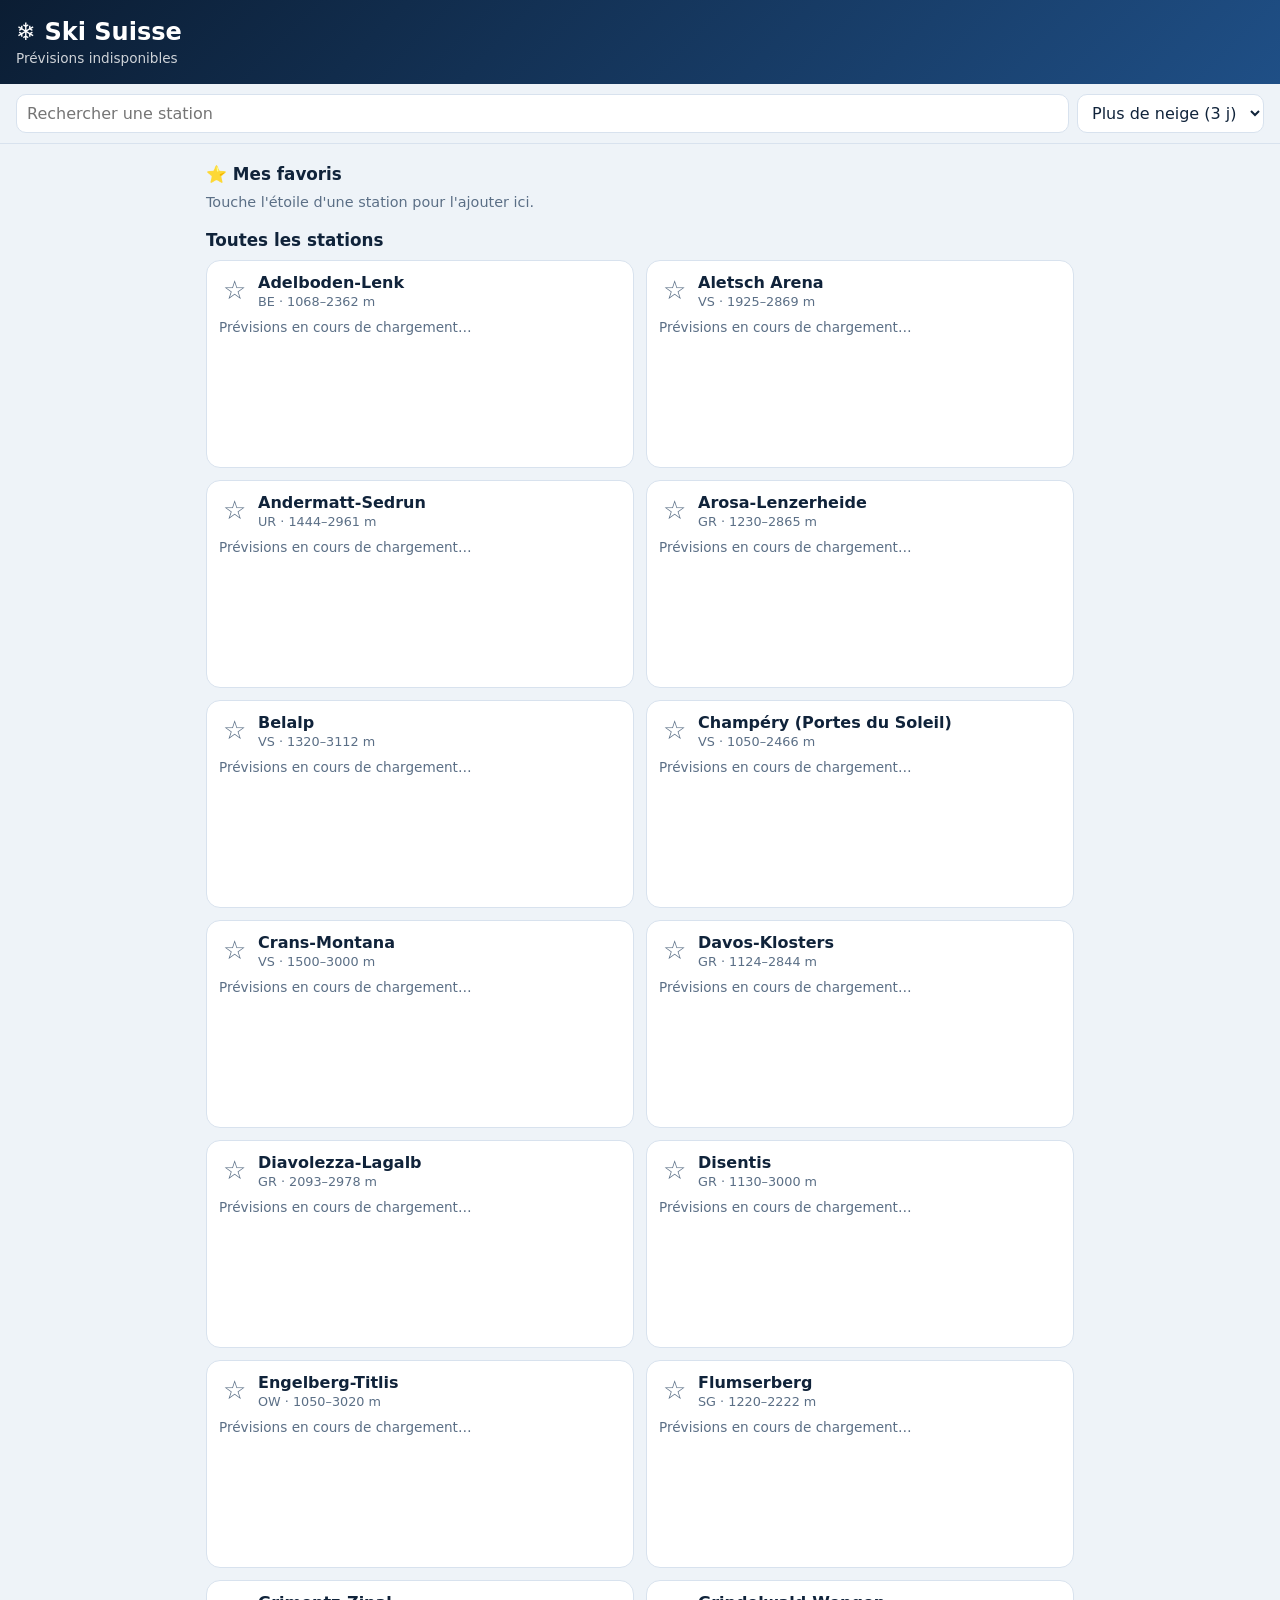
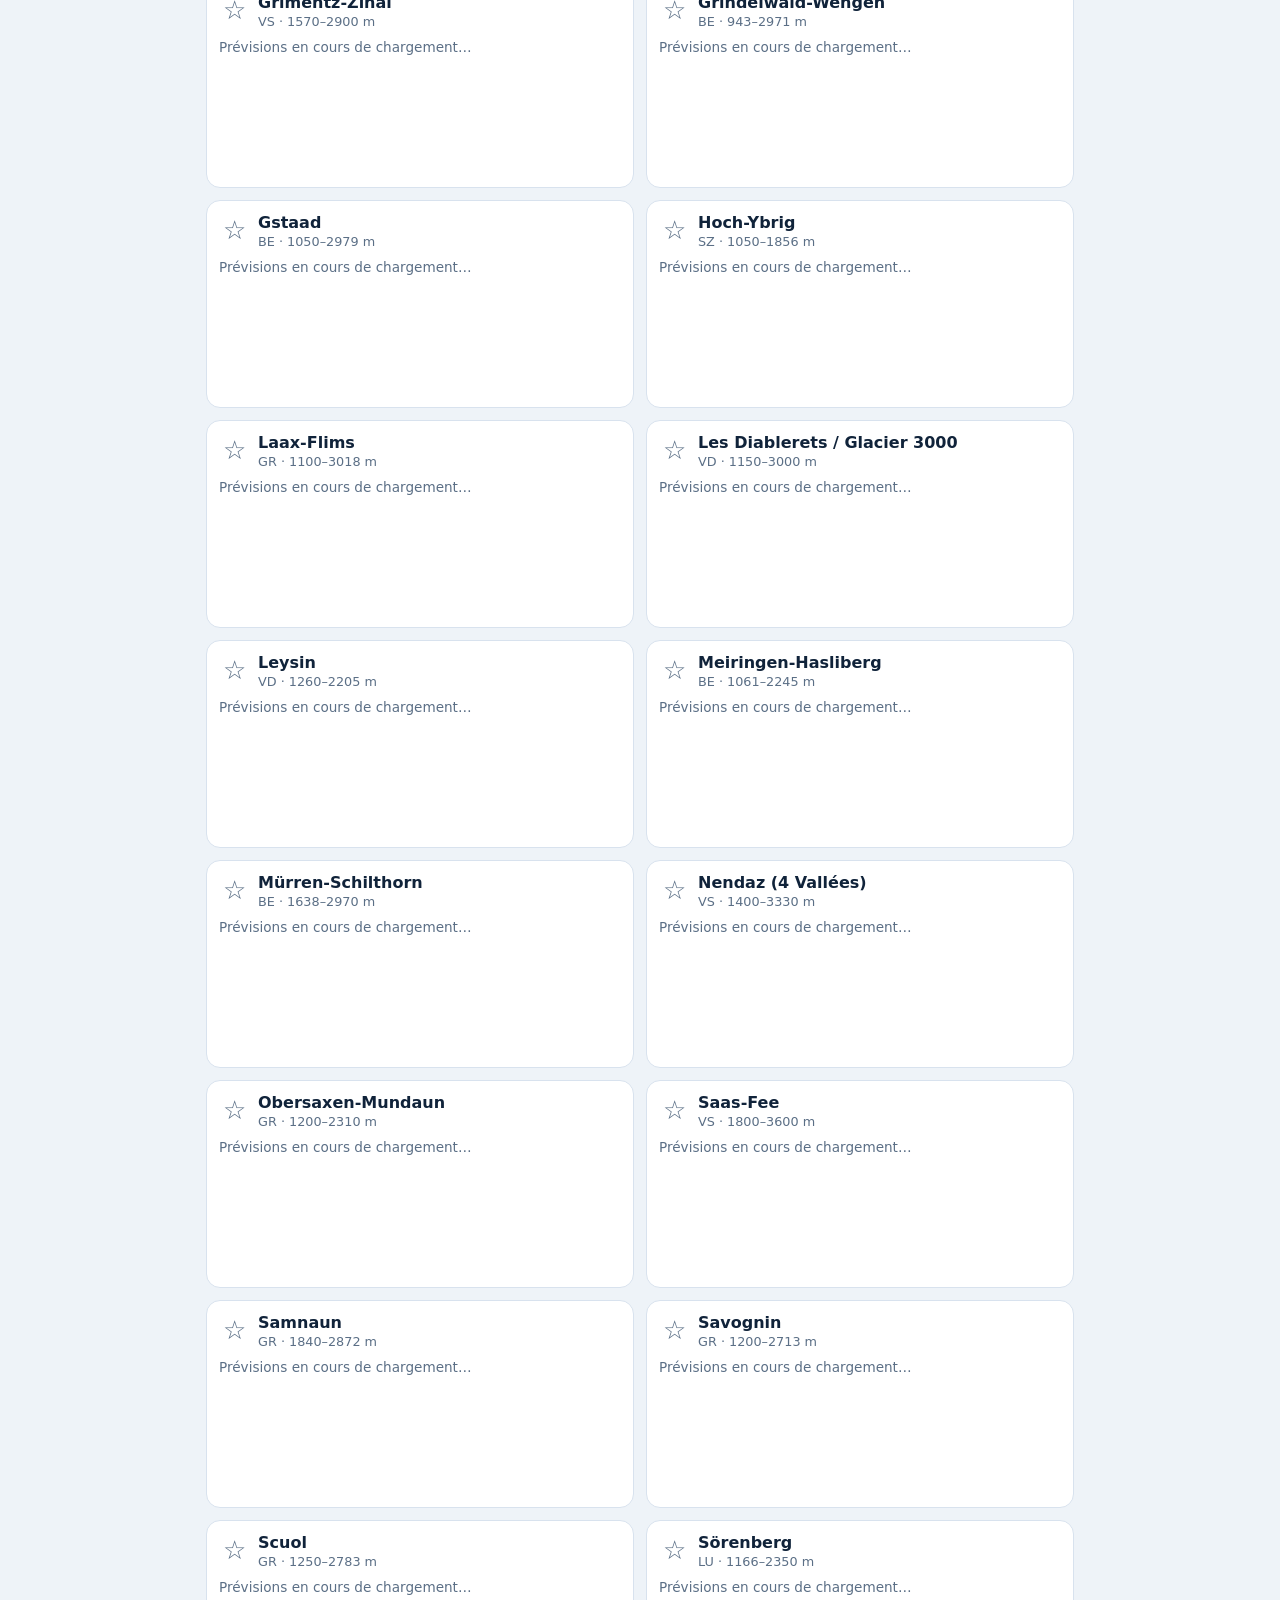
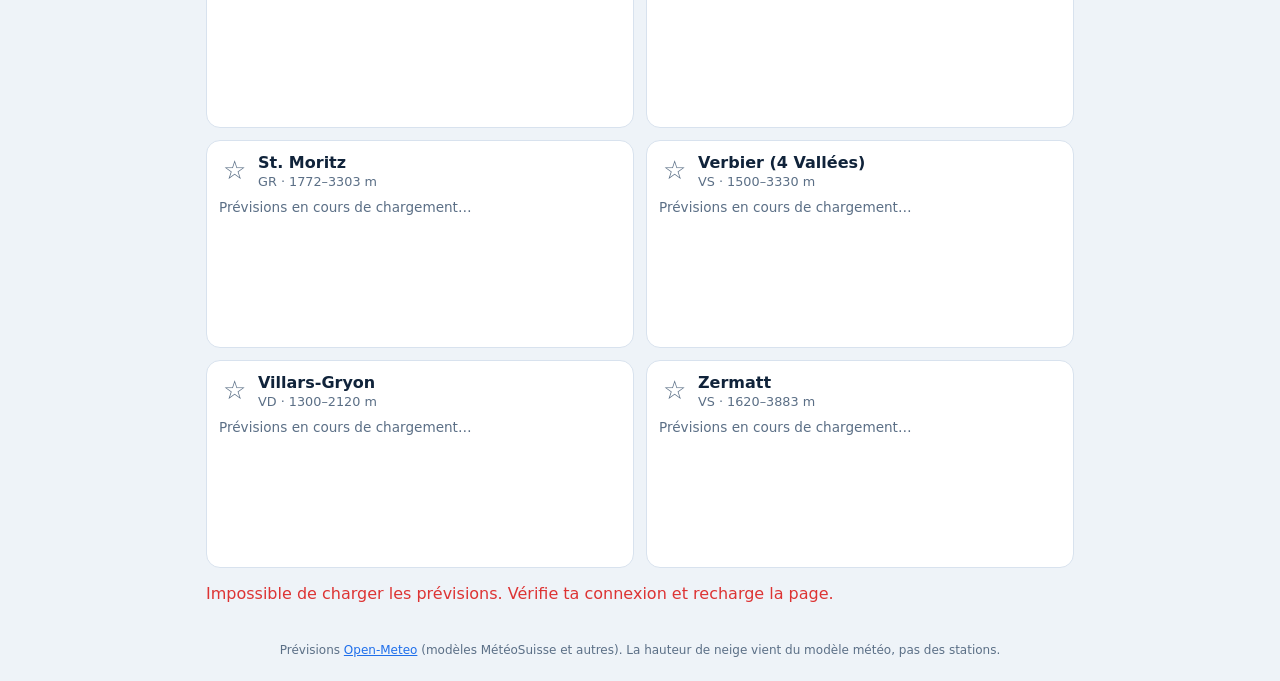
==== index.html @ ae4c7aad "V1 : liste des stations suisses, prévisions de neige et favoris Co-Authored-By: Claude Opus 5.5 (1M " ====
<!doctype html>
<html lang="fr">
<head>
  <meta charset="utf-8">
  <meta name="viewport" content="width=device-width, initial-scale=1, viewport-fit=cover">
  <title>Ski Suisse</title>
  <meta name="description" content="Neige et météo des stations de ski suisses, avec tes favoris.">
  <meta name="theme-color" content="#0b1d33">
  <link rel="manifest" href="manifest.webmanifest">
  <link rel="icon" href="icon.svg" type="image/svg+xml">
  <link rel="apple-touch-icon" href="icon.svg">
  <link rel="stylesheet" href="style.css">
</head>
<body>
  <header class="top">
    <h1>❄️ Ski Suisse</h1>
    <p class="sub" id="maj">Chargement des prévisions…</p>
  </header>

  <div class="outils">
    <input id="recherche" type="search" placeholder="Rechercher une station" autocomplete="off">
    <select id="tri" aria-label="Trier">
      <option value="neige3">Plus de neige (3 j)</option>
      <option value="neige7">Plus de neige (7 j)</option>
      <option value="nom">Nom</option>
      <option value="altitude">Altitude</option>
    </select>
  </div>

  <main>
    <section id="bloc-favoris">
      <h2>⭐ Mes favoris</h2>
      <p class="vide" id="favoris-vide">Touche l'étoile d'une station pour l'ajouter ici.</p>
      <div class="liste" id="liste-favoris"></div>
    </section>
    <section>
      <h2>Toutes les stations</h2>
      <div class="liste" id="liste-toutes"></div>
    </section>
    <p class="erreur" id="erreur" hidden></p>
  </main>

  <footer>
    Prévisions <a href="https://open-meteo.com/" target="_blank" rel="noopener">Open-Meteo</a>
    (modèles MétéoSuisse et autres). La hauteur de neige vient du modèle météo, pas des stations.
  </footer>

  <template id="tpl-station">
    <article class="station">
      <div class="entete">
        <button class="fav" type="button" aria-label="Ajouter aux favoris">☆</button>
        <div class="titre">
          <h3></h3>
          <p class="meta"></p>
        </div>
        <div class="actuel"></div>
      </div>
      <div class="resume"></div>
      <div class="jours"></div>
      <details>
        <summary>Village et sommet</summary>
        <table class="detail"></table>
      </details>
    </article>
  </template>

  <script src="app.js"></script>
</body>
</html>
---- style.css ----
:root {
  --fond: #eef3f8;
  --carte: #ffffff;
  --texte: #10233a;
  --doux: #5b6f86;
  --accent: #1f6feb;
  --neige: #5aa9ff;
  --etoile: #f5b301;
  --bord: #d8e2ee;
}
@media (prefers-color-scheme: dark) {
  :root {
    --fond: #0b1d33;
    --carte: #132a45;
    --texte: #e8f0fa;
    --doux: #93a8c2;
    --accent: #6ea8ff;
    --neige: #7cc0ff;
    --bord: #24405f;
  }
}
* { box-sizing: border-box; }
body {
  margin: 0;
  font-family: system-ui, -apple-system, "Segoe UI", Roboto, sans-serif;
  background: var(--fond);
  color: var(--texte);
  padding-bottom: env(safe-area-inset-bottom);
}
.top {
  background: linear-gradient(135deg, #0b1d33, #1f4f86);
  color: #fff;
  padding: calc(18px + env(safe-area-inset-top)) 16px 18px;
}
.top h1 { margin: 0; font-size: 1.5rem; }
.sub { margin: 4px 0 0; opacity: .8; font-size: .85rem; }
.outils {
  position: sticky; top: 0; z-index: 2;
  display: flex; gap: 8px; padding: 10px 16px;
  background: var(--fond); border-bottom: 1px solid var(--bord);
}
.outils input, .outils select {
  font: inherit; padding: 8px 10px; border-radius: 10px;
  border: 1px solid var(--bord); background: var(--carte); color: var(--texte);
}
.outils input { flex: 1; min-width: 0; }
main { padding: 0 16px; max-width: 900px; margin: 0 auto; }
h2 { font-size: 1.05rem; margin: 20px 0 10px; }
.vide { color: var(--doux); font-size: .9rem; margin: 0; }
.liste { display: grid; gap: 12px; grid-template-columns: repeat(auto-fill, minmax(300px, 1fr)); }
.station {
  background: var(--carte); border: 1px solid var(--bord);
  border-radius: 14px; padding: 12px;
}
.entete { display: flex; align-items: center; gap: 8px; }
.titre { flex: 1; min-width: 0; }
.titre h3 { margin: 0; font-size: 1rem; }
.meta { margin: 2px 0 0; color: var(--doux); font-size: .8rem; }
.fav {
  border: 0; background: none; font-size: 1.6rem; line-height: 1;
  color: var(--doux); cursor: pointer; padding: 4px;
}
.fav.actif { color: var(--etoile); }
.actuel { text-align: right; white-space: nowrap; }
.actuel .ico { font-size: 1.3rem; margin-right: 4px; }
.actuel .temp { font-weight: 600; font-size: 1.1rem; }
.resume { display: grid; grid-template-columns: repeat(4, 1fr); gap: 6px; margin: 10px 0; }
.bulle {
  background: var(--fond); border-radius: 10px; padding: 6px; text-align: center;
}
.bulle span { display: block; font-size: .68rem; color: var(--doux); }
.bulle strong { font-size: .95rem; }
.charge { grid-column: 1 / -1; color: var(--doux); font-size: .85rem; }
.jours { display: grid; grid-template-columns: repeat(7, 1fr); gap: 4px; height: 110px; }
.jour { display: flex; flex-direction: column; align-items: center; justify-content: flex-end; font-size: .7rem; }
.jour .val { color: var(--neige); font-weight: 600; min-height: 1em; }
.jour .barre { width: 60%; min-height: 2px; background: var(--neige); border-radius: 4px 4px 0 0; max-height: 50px; }
.jour .ico { font-size: .95rem; margin-top: 2px; }
.jour .nom { color: var(--doux); text-transform: capitalize; }
details { margin-top: 8px; font-size: .85rem; }
summary { cursor: pointer; color: var(--accent); }
.detail { width: 100%; border-collapse: collapse; margin-top: 6px; }
.detail th, .detail td { padding: 4px; text-align: center; border-bottom: 1px solid var(--bord); font-size: .8rem; }
.detail th:first-child { text-align: left; }
.detail small { color: var(--doux); font-weight: normal; }
.erreur { color: #d33; }
footer { color: var(--doux); font-size: .75rem; padding: 24px 16px; text-align: center; }
footer a { color: var(--accent); }
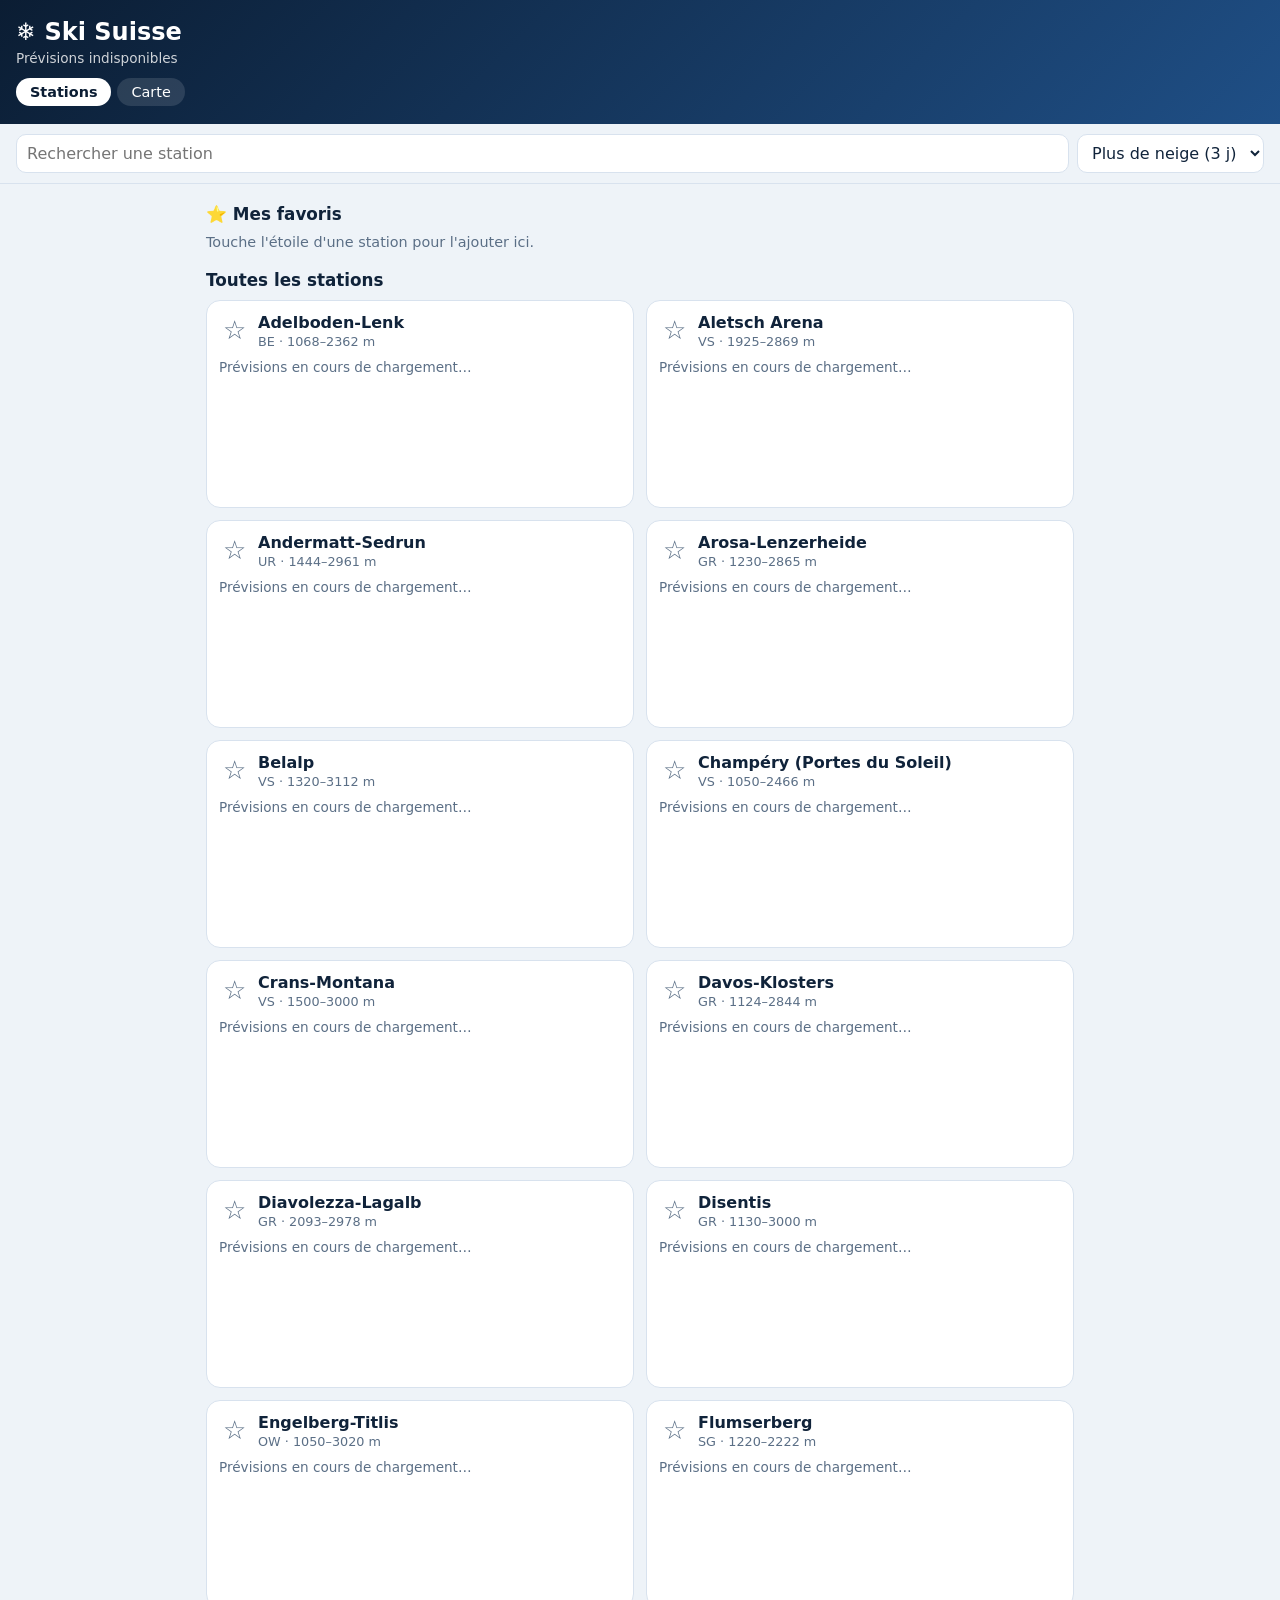
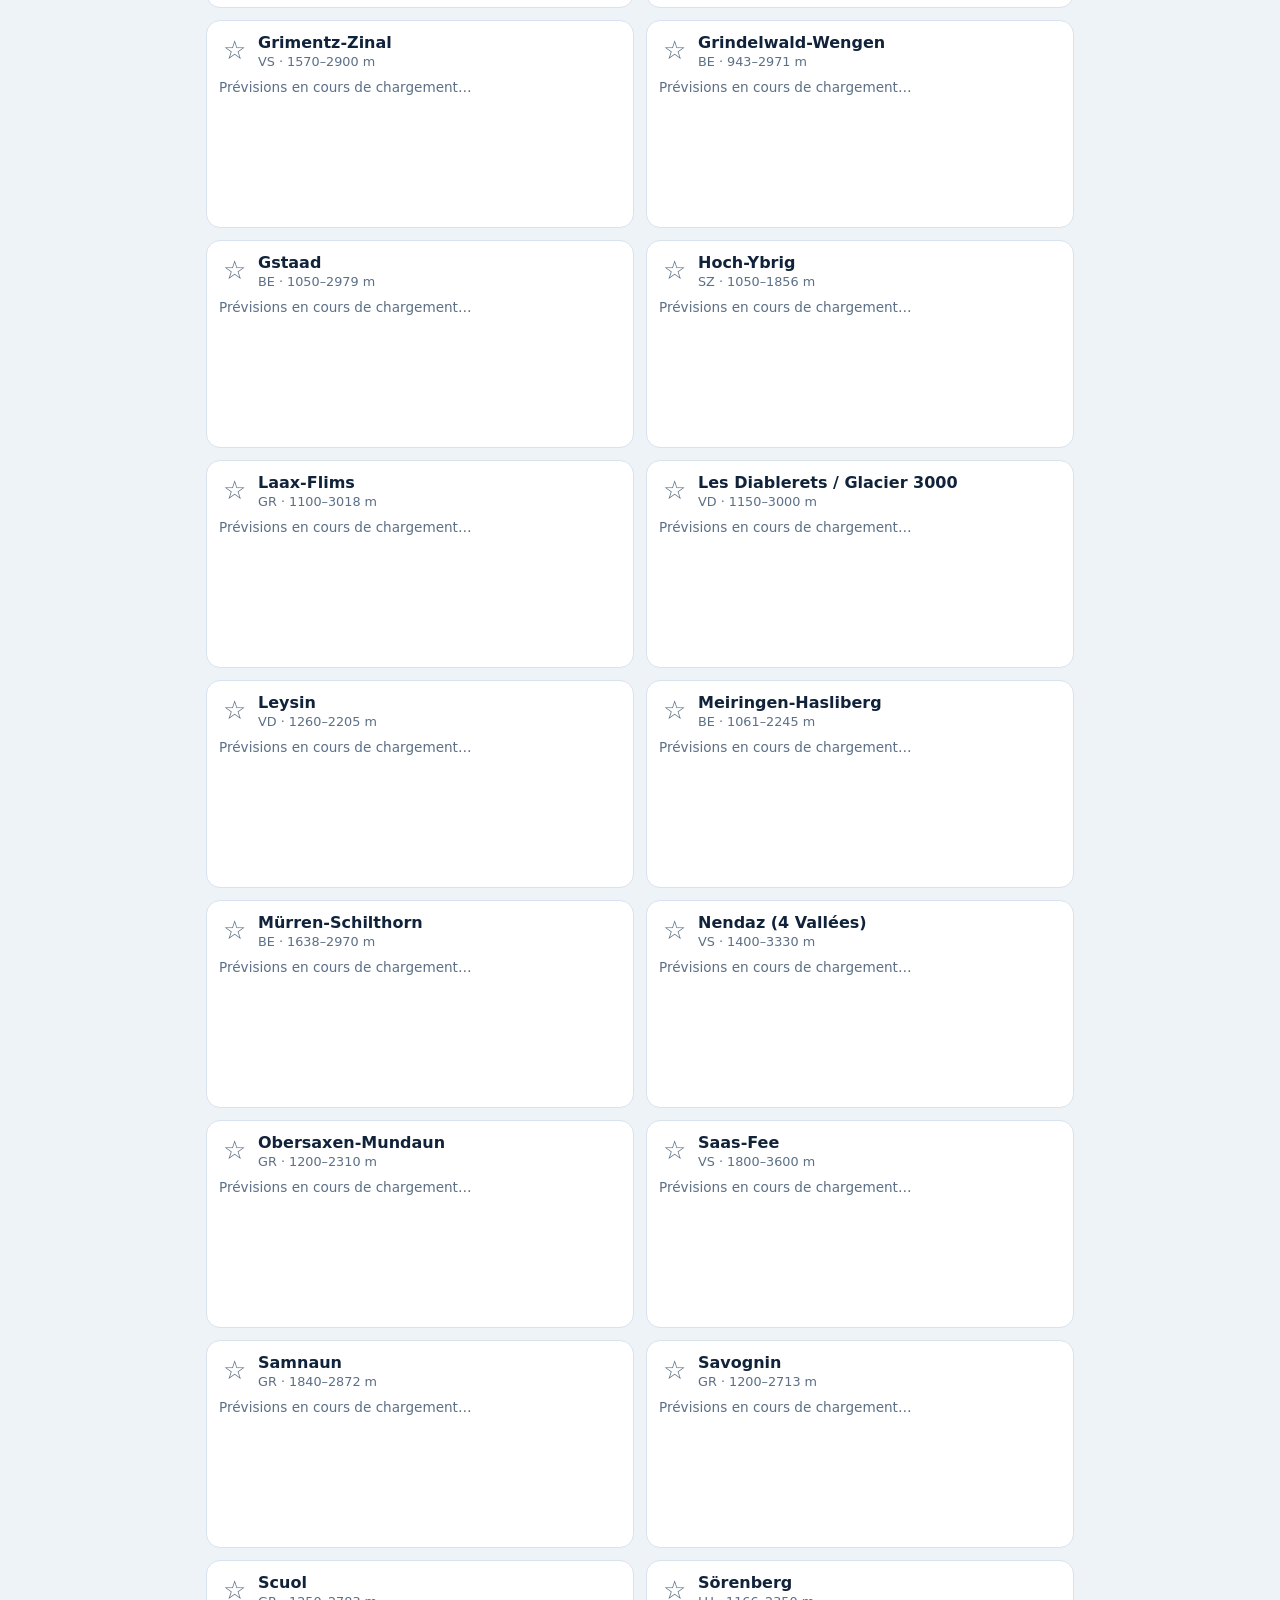
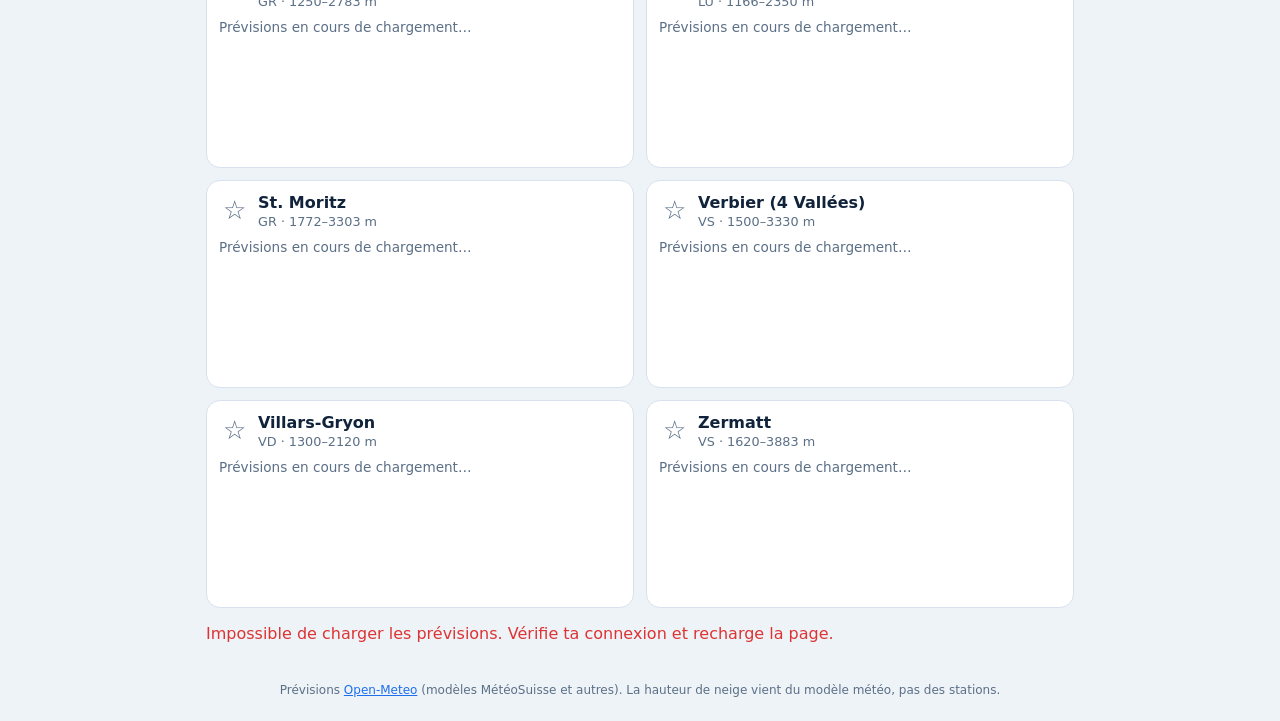
==== commit 1402cb65: "Carte des prévisions : neige, précipitations et température sur 5 jours Co-Authored-By: Claude Opus " ====
--- a/index.html
+++ b/index.html
@@ -15,6 +15,10 @@
   <header class="top">
     <h1>❄️ Ski Suisse</h1>
     <p class="sub" id="maj">Chargement des prévisions…</p>
+    <nav class="onglets">
+      <a href="./" aria-current="page">Stations</a>
+      <a href="carte.html">Carte</a>
+    </nav>
   </header>
 
   <div class="outils">
--- a/style.css
+++ b/style.css
@@ -86,3 +86,42 @@
 .erreur { color: #d33; }
 footer { color: var(--doux); font-size: .75rem; padding: 24px 16px; text-align: center; }
 footer a { color: var(--accent); }
+
+/* Onglets */
+.onglets { display: flex; gap: 6px; margin-top: 12px; }
+.onglets a {
+  color: #fff; text-decoration: none; padding: 6px 14px; border-radius: 999px;
+  background: rgba(255,255,255,.12); font-size: .9rem;
+}
+.onglets a[aria-current="page"] { background: #fff; color: #0b1d33; font-weight: 600; }
+
+/* Page carte */
+.page-carte { display: flex; flex-direction: column; height: 100dvh; }
+.page-carte .top { padding-bottom: 12px; }
+.couches { display: flex; gap: 6px; padding: 8px 16px; overflow-x: auto; background: var(--fond); }
+.couches button {
+  font: inherit; font-size: .85rem; white-space: nowrap; padding: 6px 12px; border-radius: 999px;
+  border: 1px solid var(--bord); background: var(--carte); color: var(--texte); cursor: pointer;
+}
+.couches button.actif { background: var(--accent); border-color: var(--accent); color: #fff; }
+#carte { flex: 1; min-height: 300px; }
+.temps { display: flex; align-items: center; gap: 10px; padding: 8px 16px; background: var(--fond); }
+.temps button {
+  border: 0; border-radius: 50%; width: 36px; height: 36px; flex: none;
+  background: var(--accent); color: #fff; font-size: 1rem; cursor: pointer;
+}
+.temps input { flex: 1; min-width: 0; }
+#moment { font-size: .85rem; min-width: 92px; text-align: right; text-transform: capitalize; }
+.legende { padding: 0 16px calc(10px + env(safe-area-inset-bottom)); background: var(--fond); }
+.degrade { height: 10px; border-radius: 5px; }
+.graduations { display: flex; justify-content: space-between; font-size: .7rem; color: var(--doux); margin-top: 2px; }
+.graduations .u { font-weight: 600; }
+.pin {
+  display: block; width: 12px; height: 12px; border-radius: 50%;
+  background: #0b1d33; border: 2px solid #fff; box-shadow: 0 0 2px rgba(0,0,0,.5);
+}
+.pin-fav {
+  width: 26px; height: 26px; background: #f5b301; color: #fff; text-align: center;
+  line-height: 22px; font-size: 15px;
+}
+.leaflet-tooltip.etiquette { font-weight: 600; font-size: .7rem; padding: 1px 5px; }
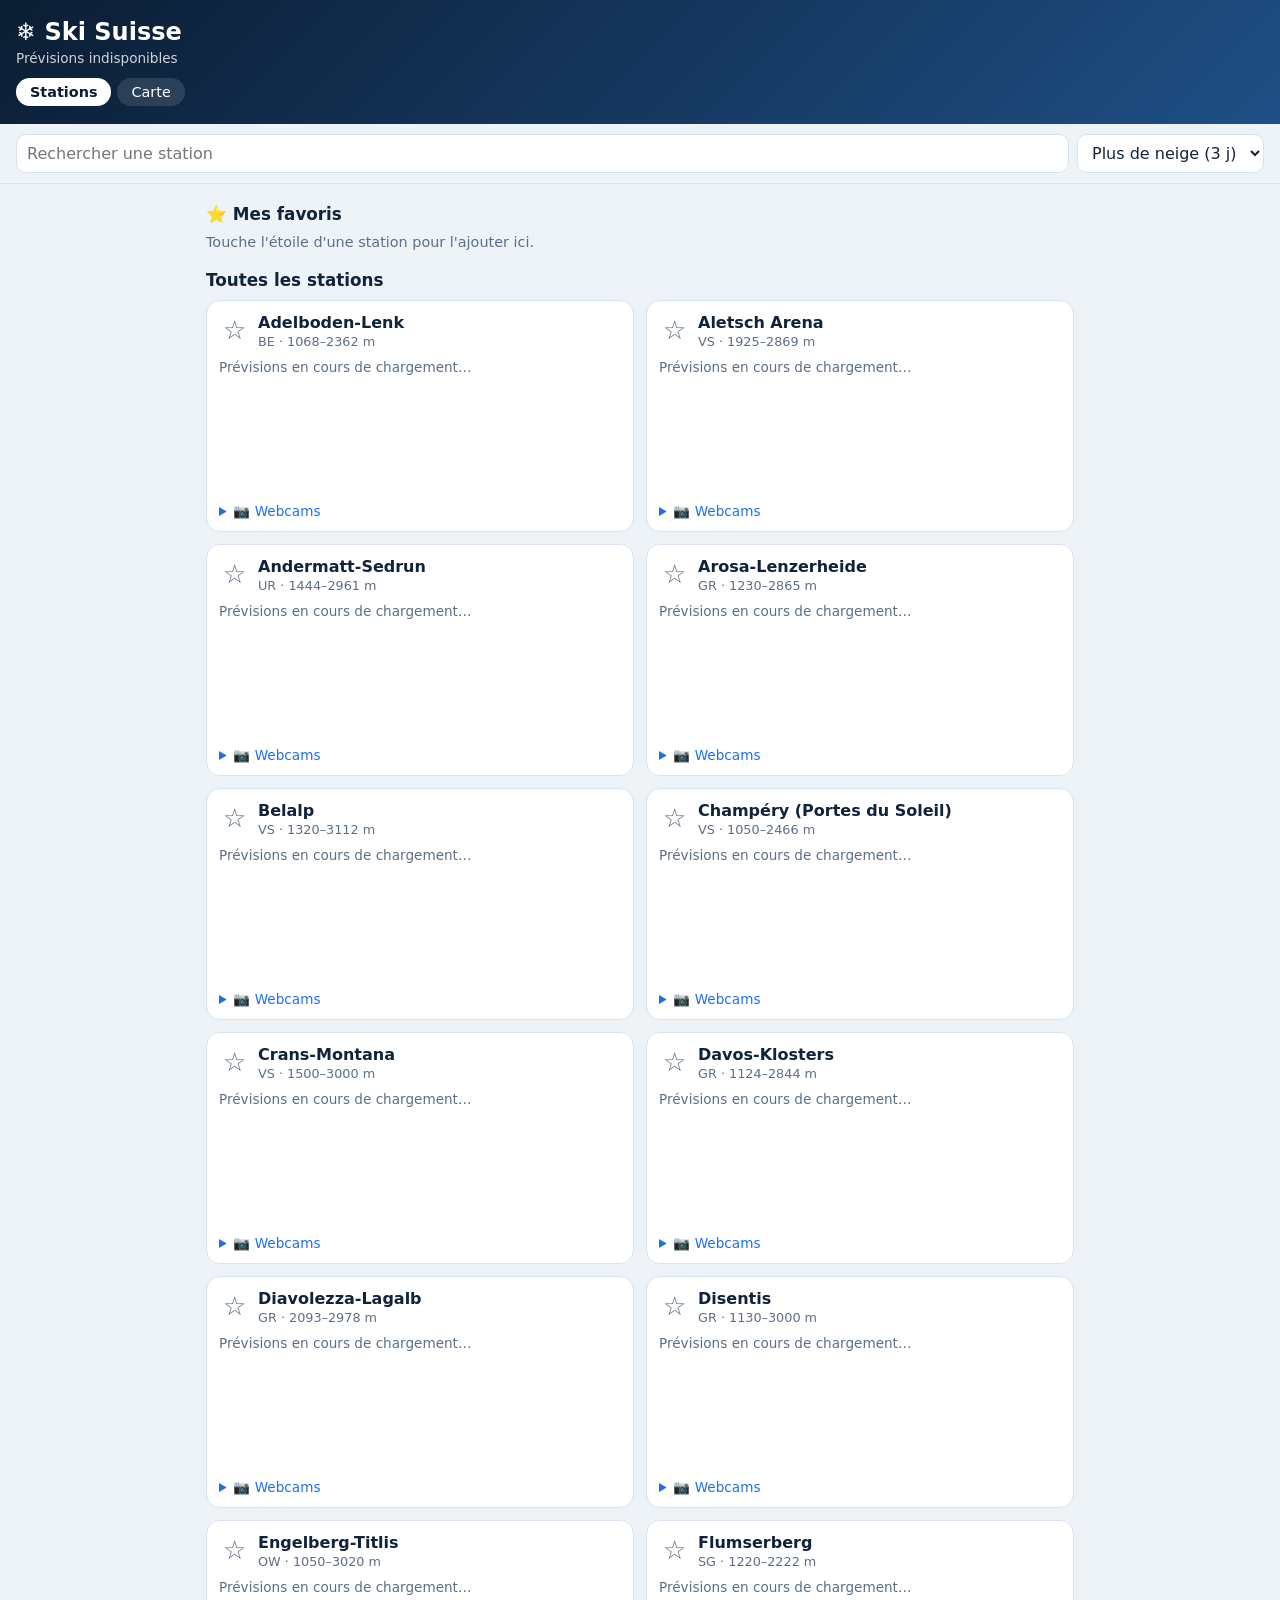
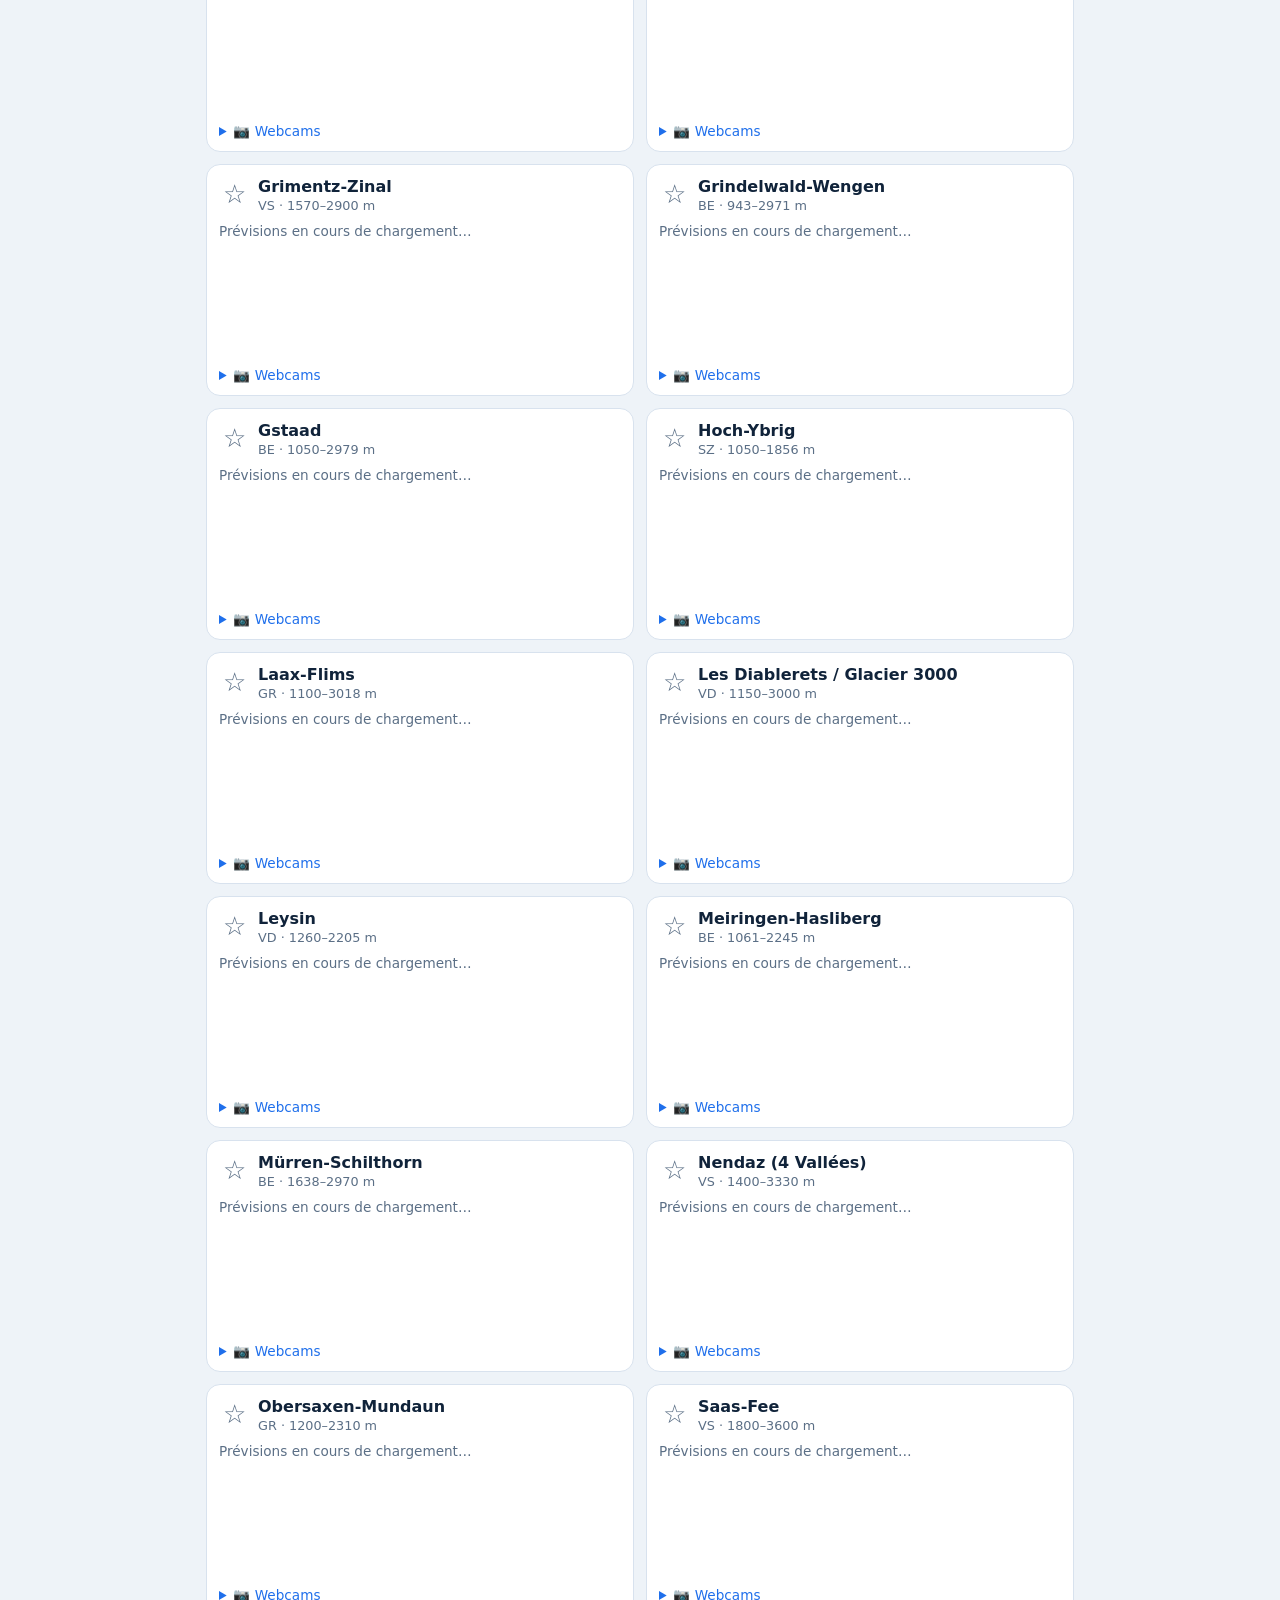
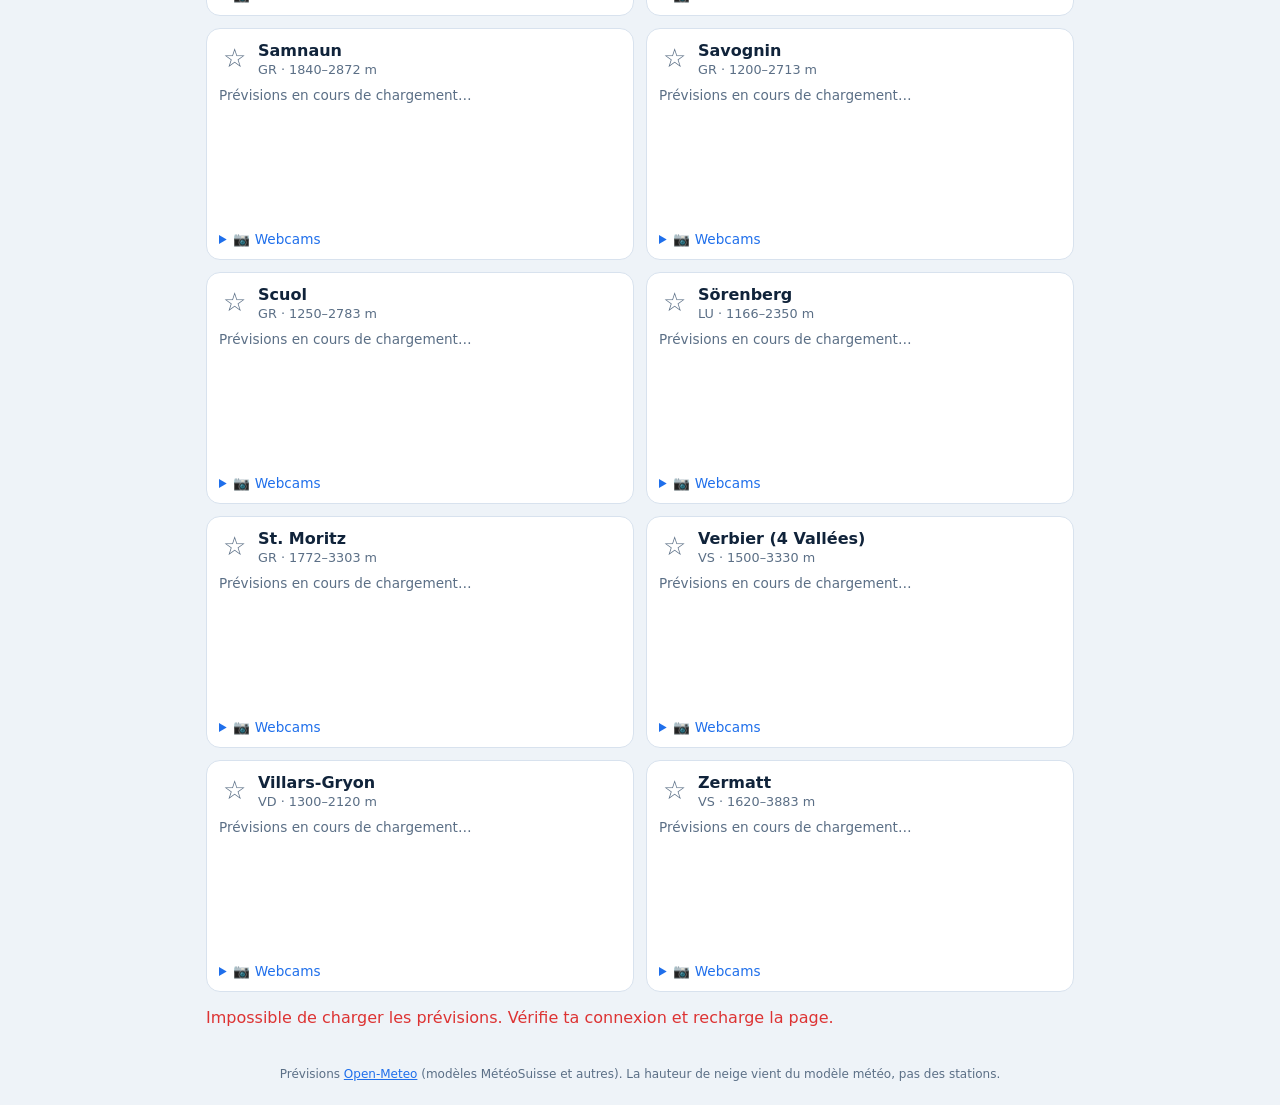
==== commit 1afa8087: "Webcams Windy autour de chaque station Bloc « Webcams » sur chaque carte de station, chargé à l'ouve" ====
--- a/index.html
+++ b/index.html
@@ -61,13 +61,18 @@
       </div>
       <div class="resume"></div>
       <div class="jours"></div>
-      <details>
+      <details class="cams">
+        <summary>📷 Webcams</summary>
+        <div class="cams-liste"></div>
+      </details>
+      <details class="det">
         <summary>Village et sommet</summary>
         <table class="detail"></table>
       </details>
     </article>
   </template>
 
+  <script src="config.js"></script>
   <script src="app.js"></script>
 </body>
 </html>
--- a/style.css
+++ b/style.css
@@ -106,11 +106,7 @@
 .couches button.actif { background: var(--accent); border-color: var(--accent); color: #fff; }
 #carte { flex: 1; min-height: 300px; }
 .temps { display: flex; align-items: center; gap: 10px; padding: 8px 16px; background: var(--fond); }
-.temps button {
-  border: 0; border-radius: 50%; width: 36px; height: 36px; flex: none;
-  background: var(--accent); color: #fff; font-size: 1rem; cursor: pointer;
-}
-.temps input { flex: 1; min-width: 0; }
+.temps input { flex: 1; min-width: 0; height: 28px; accent-color: var(--accent); }
 #moment { font-size: .85rem; min-width: 92px; text-align: right; text-transform: capitalize; }
 .legende { padding: 0 16px calc(10px + env(safe-area-inset-bottom)); background: var(--fond); }
 .degrade { height: 10px; border-radius: 5px; }
@@ -125,3 +121,11 @@
   line-height: 22px; font-size: 15px;
 }
 .leaflet-tooltip.etiquette { font-weight: 600; font-size: .7rem; padding: 1px 5px; }
+
+/* Webcams */
+.cams-liste { display: grid; grid-template-columns: repeat(2, minmax(0, 1fr)); gap: 6px; margin-top: 6px; }
+.cam { display: block; text-decoration: none; color: var(--texte); }
+.cam img { width: 100%; aspect-ratio: 16 / 9; object-fit: cover; border-radius: 8px; background: var(--fond); display: block; }
+.cam span { display: block; font-size: .7rem; color: var(--doux); margin-top: 2px; overflow: hidden; text-overflow: ellipsis; white-space: nowrap; }
+.cam-info, .cam-credit { grid-column: 1 / -1; margin: 4px 0; font-size: .8rem; color: var(--doux); }
+.cam-info a, .cam-credit a { color: var(--accent); }
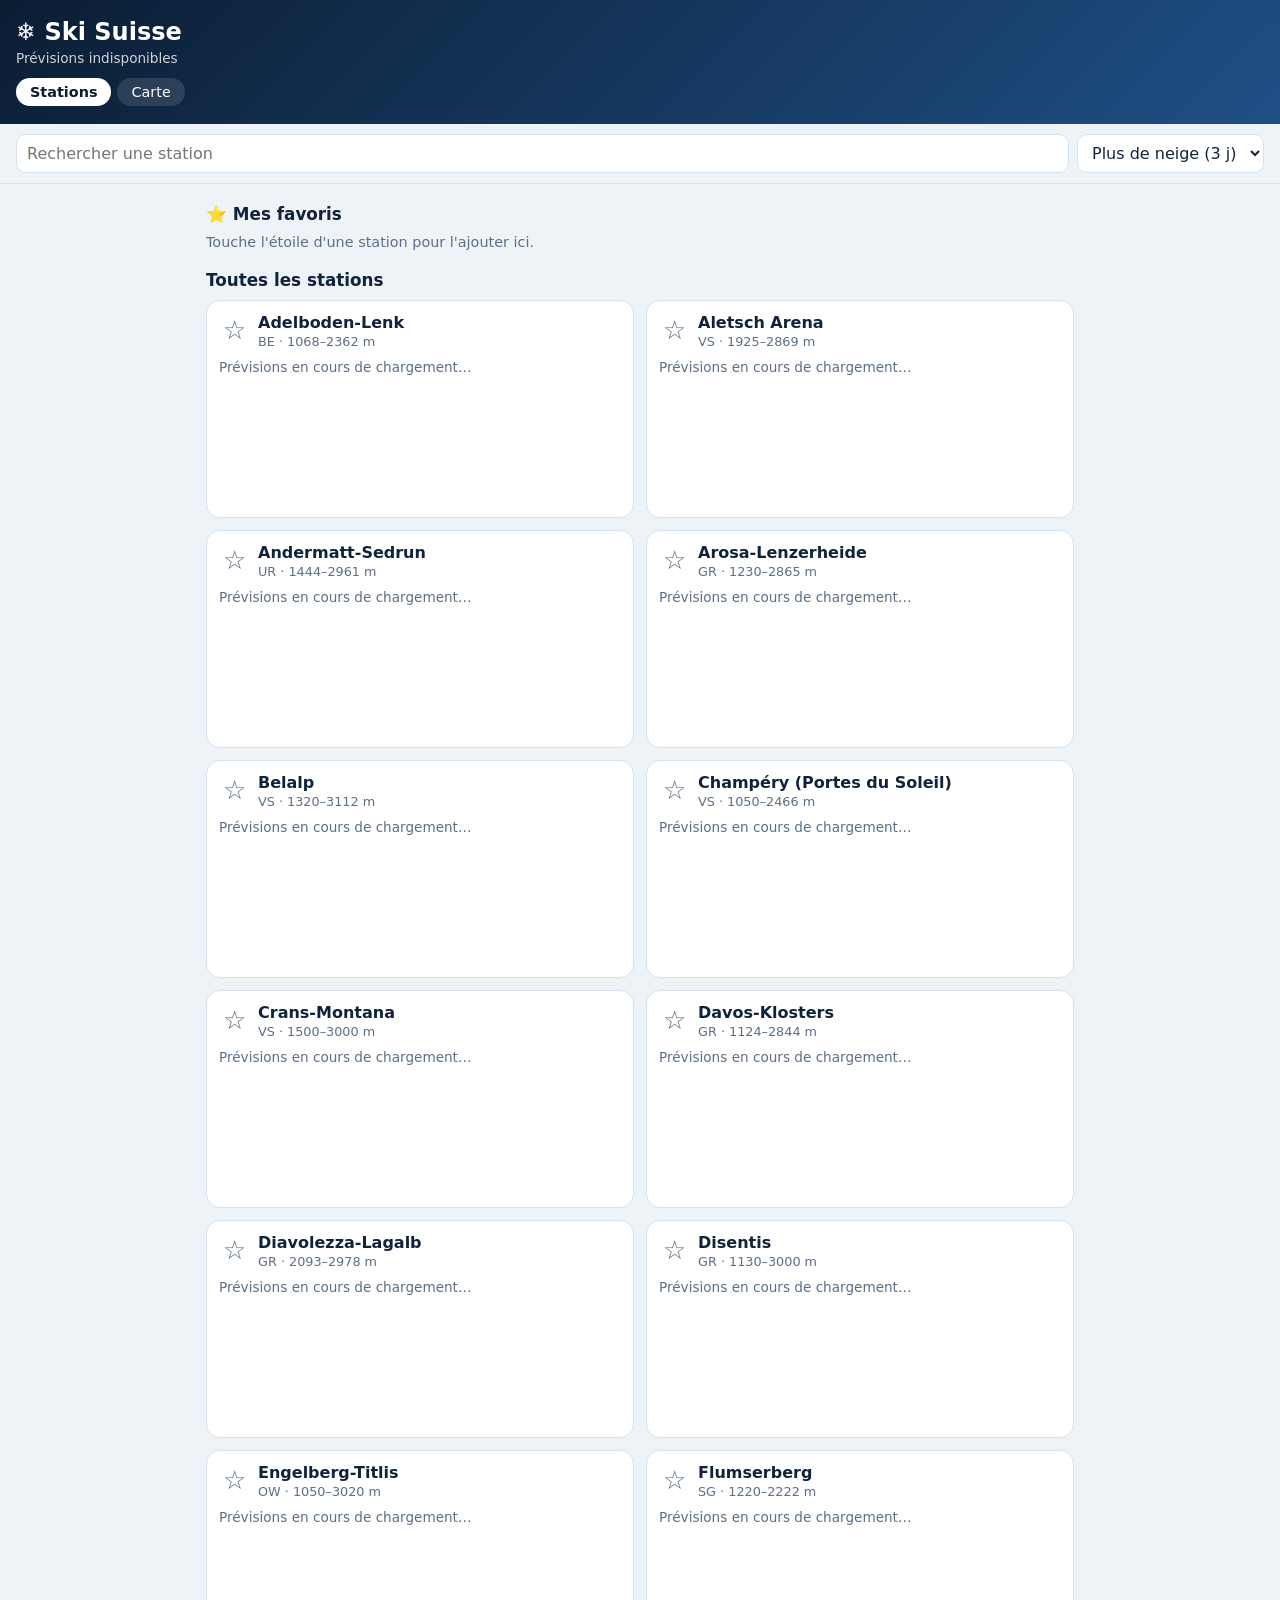
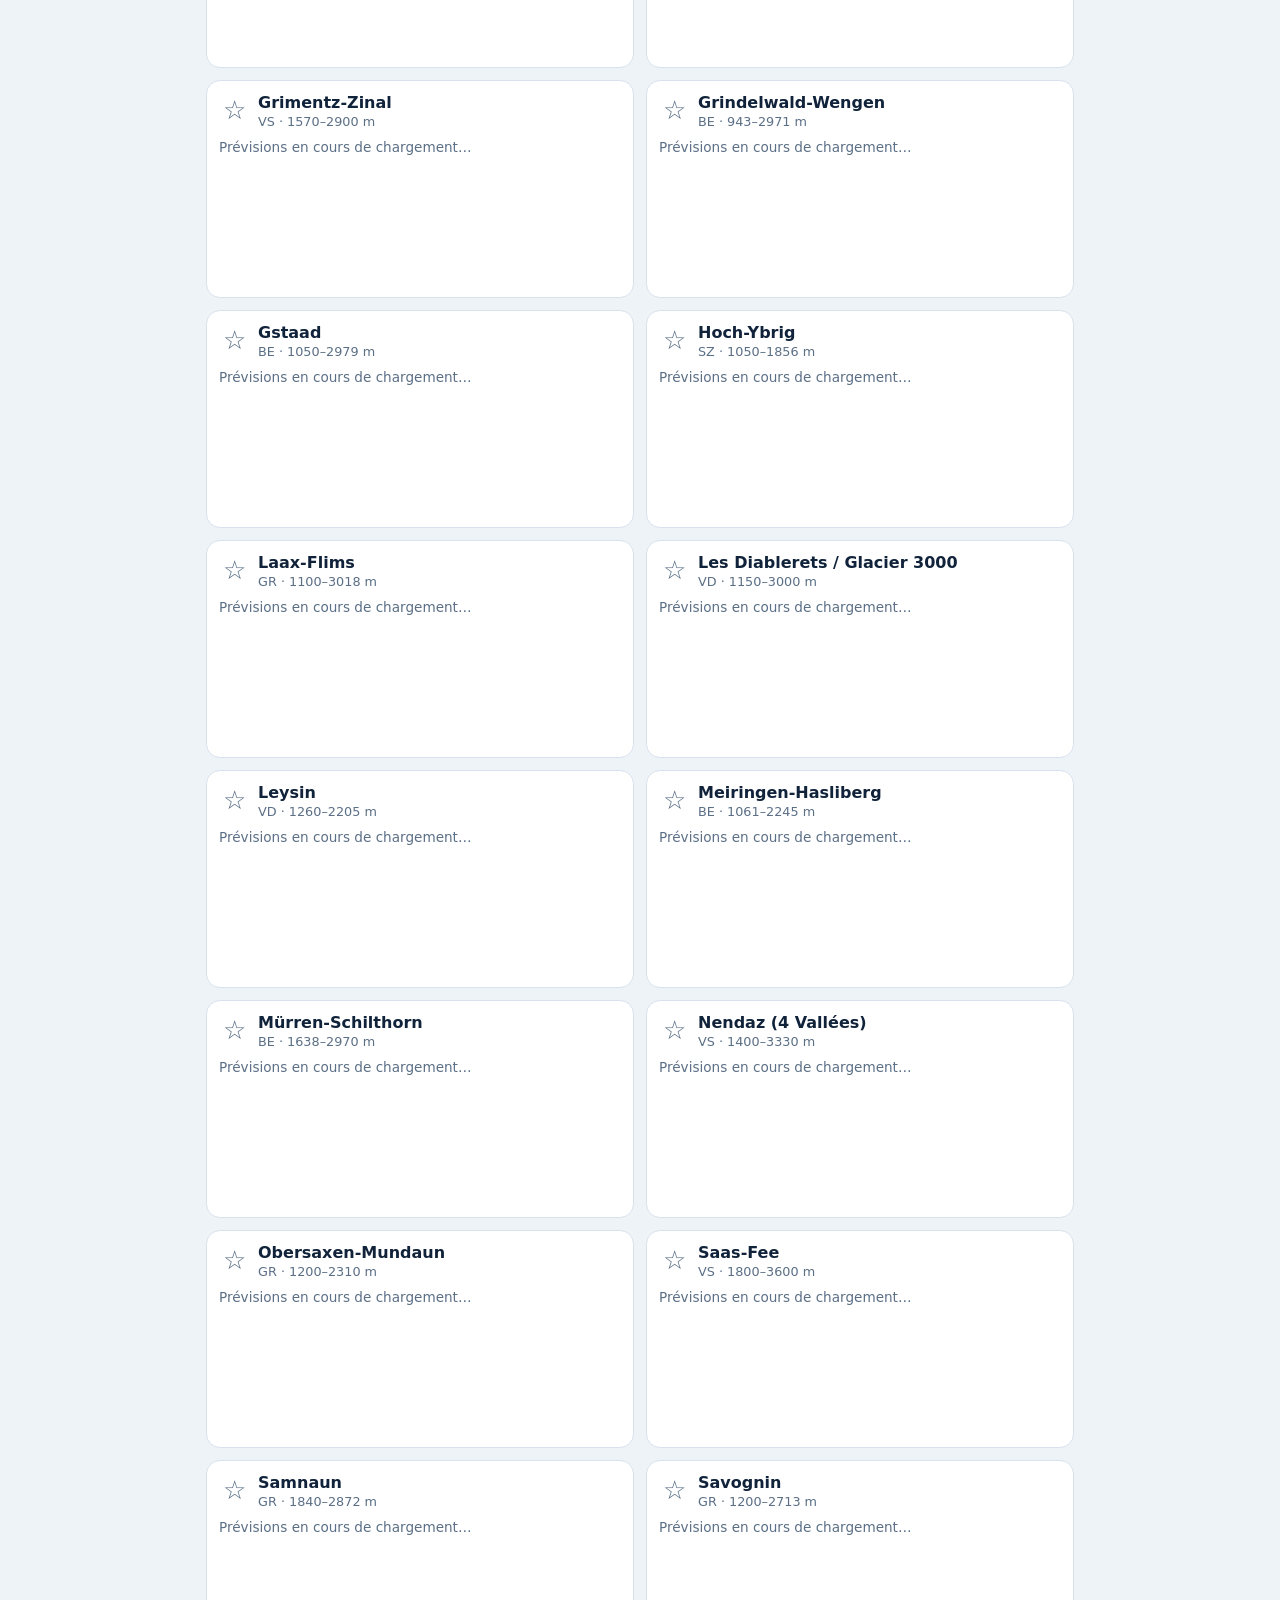
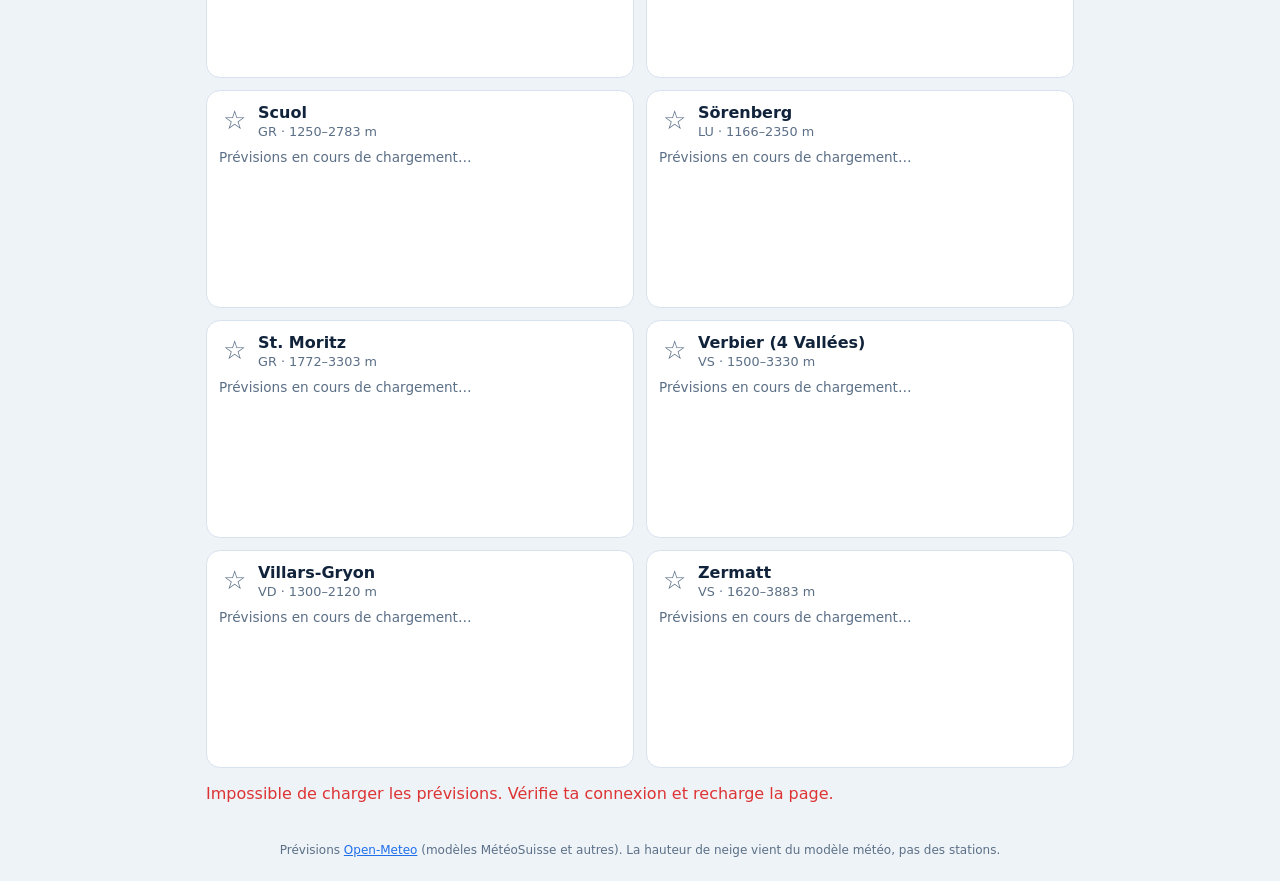
==== commit 30252bca: "Webcams affichées directement dans la carte de chaque station Bandeau d'images qui défile horizontal" ====
--- a/index.html
+++ b/index.html
@@ -49,6 +49,13 @@
     (modèles MétéoSuisse et autres). La hauteur de neige vient du modèle météo, pas des stations.
   </footer>
 
+  <div class="visionneuse" id="visionneuse" hidden>
+    <figure>
+      <img alt="">
+      <figcaption></figcaption>
+    </figure>
+  </div>
+
   <template id="tpl-station">
     <article class="station">
       <div class="entete">
@@ -61,10 +68,7 @@
       </div>
       <div class="resume"></div>
       <div class="jours"></div>
-      <details class="cams">
-        <summary>📷 Webcams</summary>
-        <div class="cams-liste"></div>
-      </details>
+      <div class="cams-liste" hidden></div>
       <details class="det">
         <summary>Village et sommet</summary>
         <table class="detail"></table>
--- a/style.css
+++ b/style.css
@@ -123,9 +123,25 @@
 .leaflet-tooltip.etiquette { font-weight: 600; font-size: .7rem; padding: 1px 5px; }
 
 /* Webcams */
-.cams-liste { display: grid; grid-template-columns: repeat(2, minmax(0, 1fr)); gap: 6px; margin-top: 6px; }
-.cam { display: block; text-decoration: none; color: var(--texte); }
-.cam img { width: 100%; aspect-ratio: 16 / 9; object-fit: cover; border-radius: 8px; background: var(--fond); display: block; }
+.cams-liste {
+  display: flex; gap: 6px; overflow-x: auto; margin: 10px -12px 0; padding: 0 12px;
+  scroll-snap-type: x mandatory; scrollbar-width: none;
+}
+.cams-liste::-webkit-scrollbar { display: none; }
+.cam {
+  flex: 0 0 72%; scroll-snap-align: start; border: 0; padding: 0; background: none;
+  text-align: left; color: var(--texte); cursor: zoom-in; font: inherit;
+}
+.cams-liste .cam:only-of-type { flex-basis: 100%; }
+.cam img { width: 100%; aspect-ratio: 16 / 9; object-fit: cover; border-radius: 10px; background: var(--fond); display: block; }
 .cam span { display: block; font-size: .7rem; color: var(--doux); margin-top: 2px; overflow: hidden; text-overflow: ellipsis; white-space: nowrap; }
-.cam-info, .cam-credit { grid-column: 1 / -1; margin: 4px 0; font-size: .8rem; color: var(--doux); }
-.cam-info a, .cam-credit a { color: var(--accent); }
+.cam-credit { flex: 0 0 auto; align-self: center; margin: 0; font-size: .7rem; color: var(--doux); writing-mode: vertical-rl; }
+.cam-credit a { color: var(--accent); }
+.visionneuse {
+  position: fixed; inset: 0; z-index: 10; background: rgba(0,0,0,.85);
+  display: flex; align-items: center; justify-content: center; padding: 16px; cursor: zoom-out;
+}
+.visionneuse[hidden] { display: none; }
+.visionneuse figure { margin: 0; max-width: 100%; }
+.visionneuse img { max-width: 100%; max-height: 80vh; border-radius: 10px; display: block; }
+.visionneuse figcaption { color: #fff; font-size: .85rem; margin-top: 8px; text-align: center; }
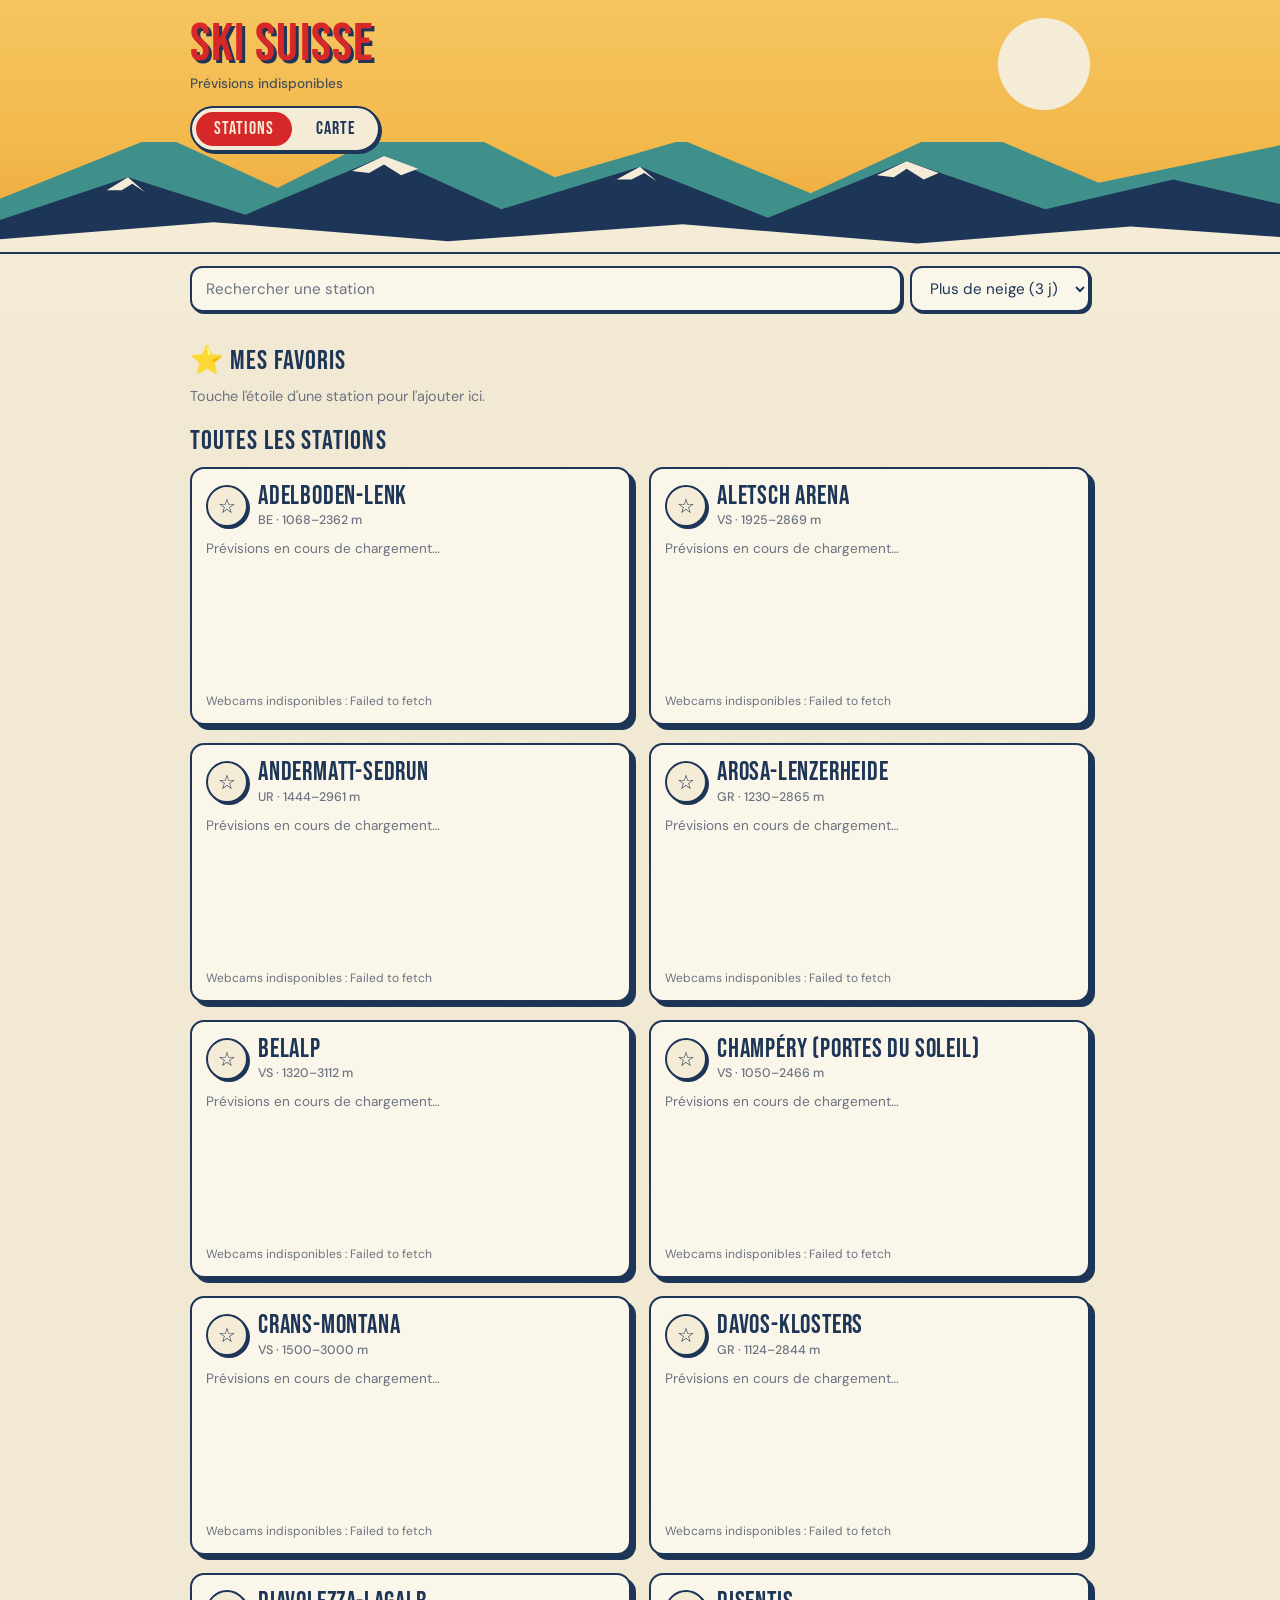
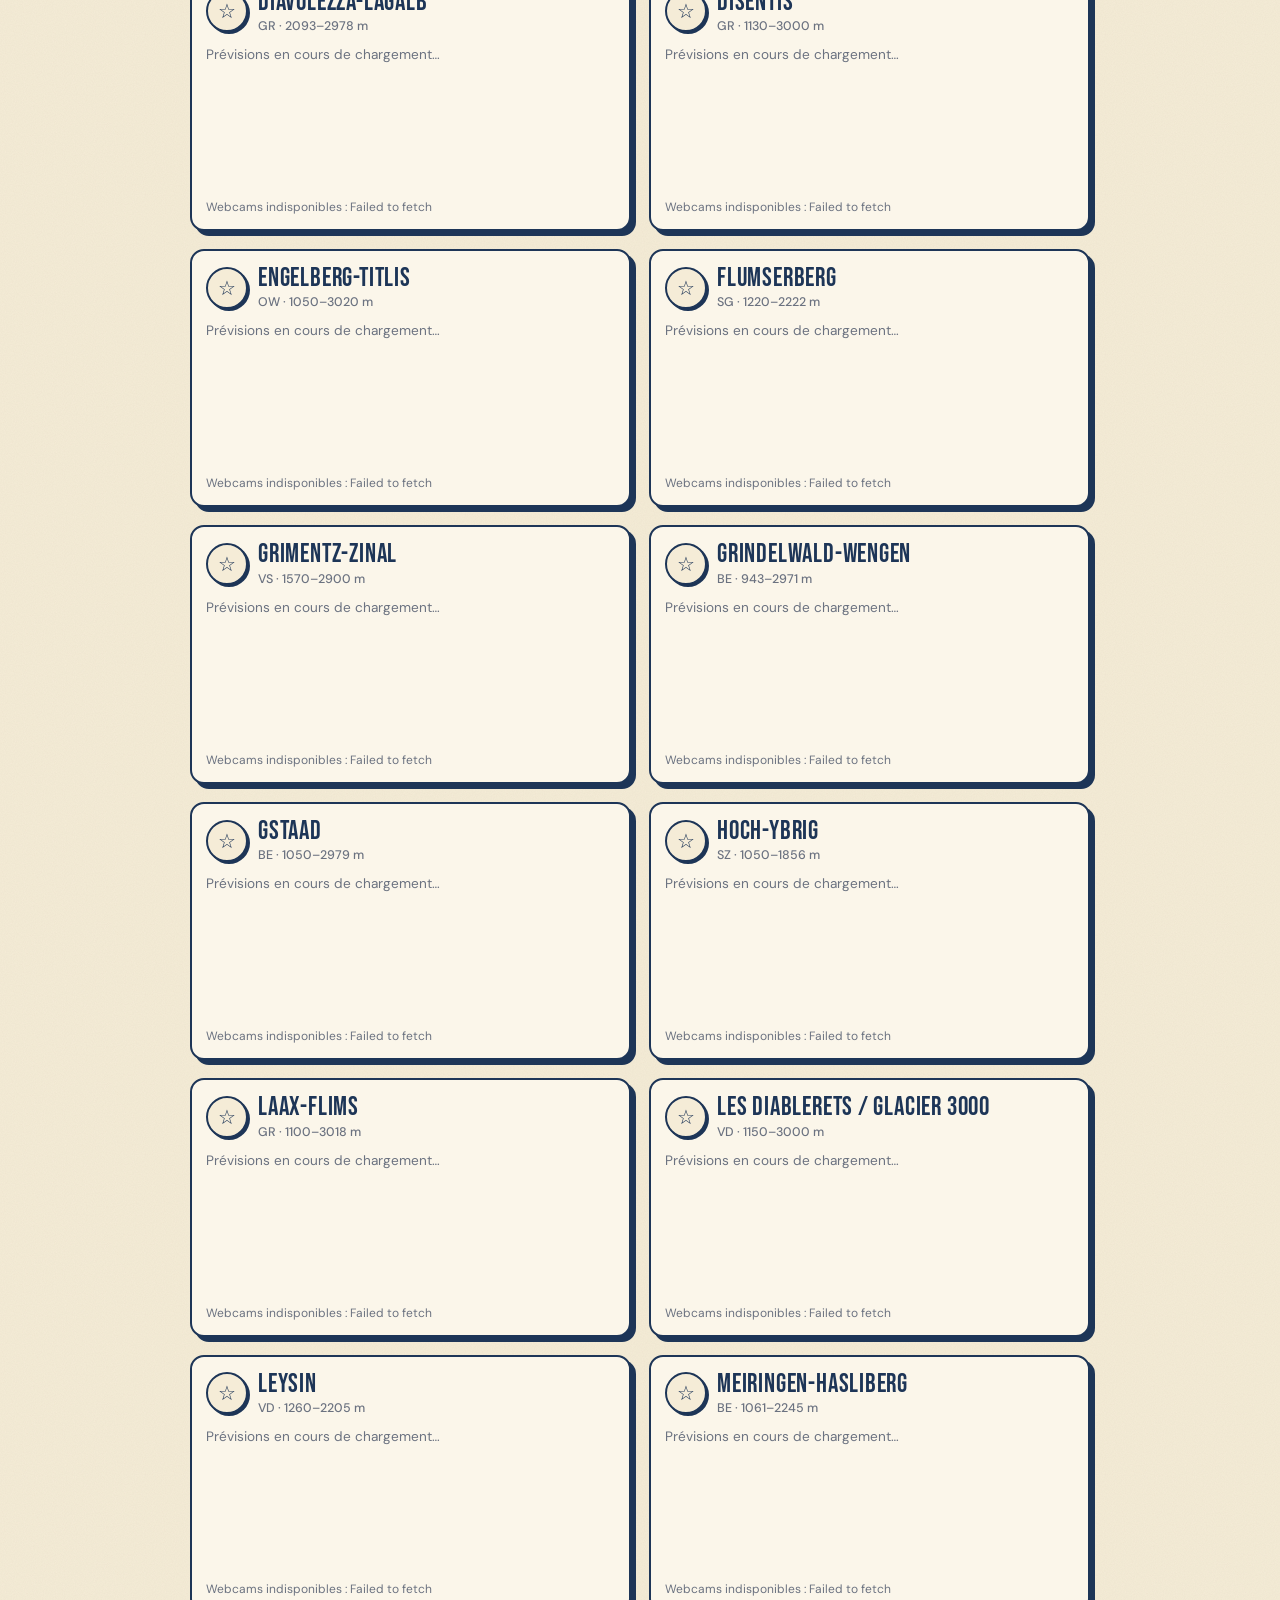
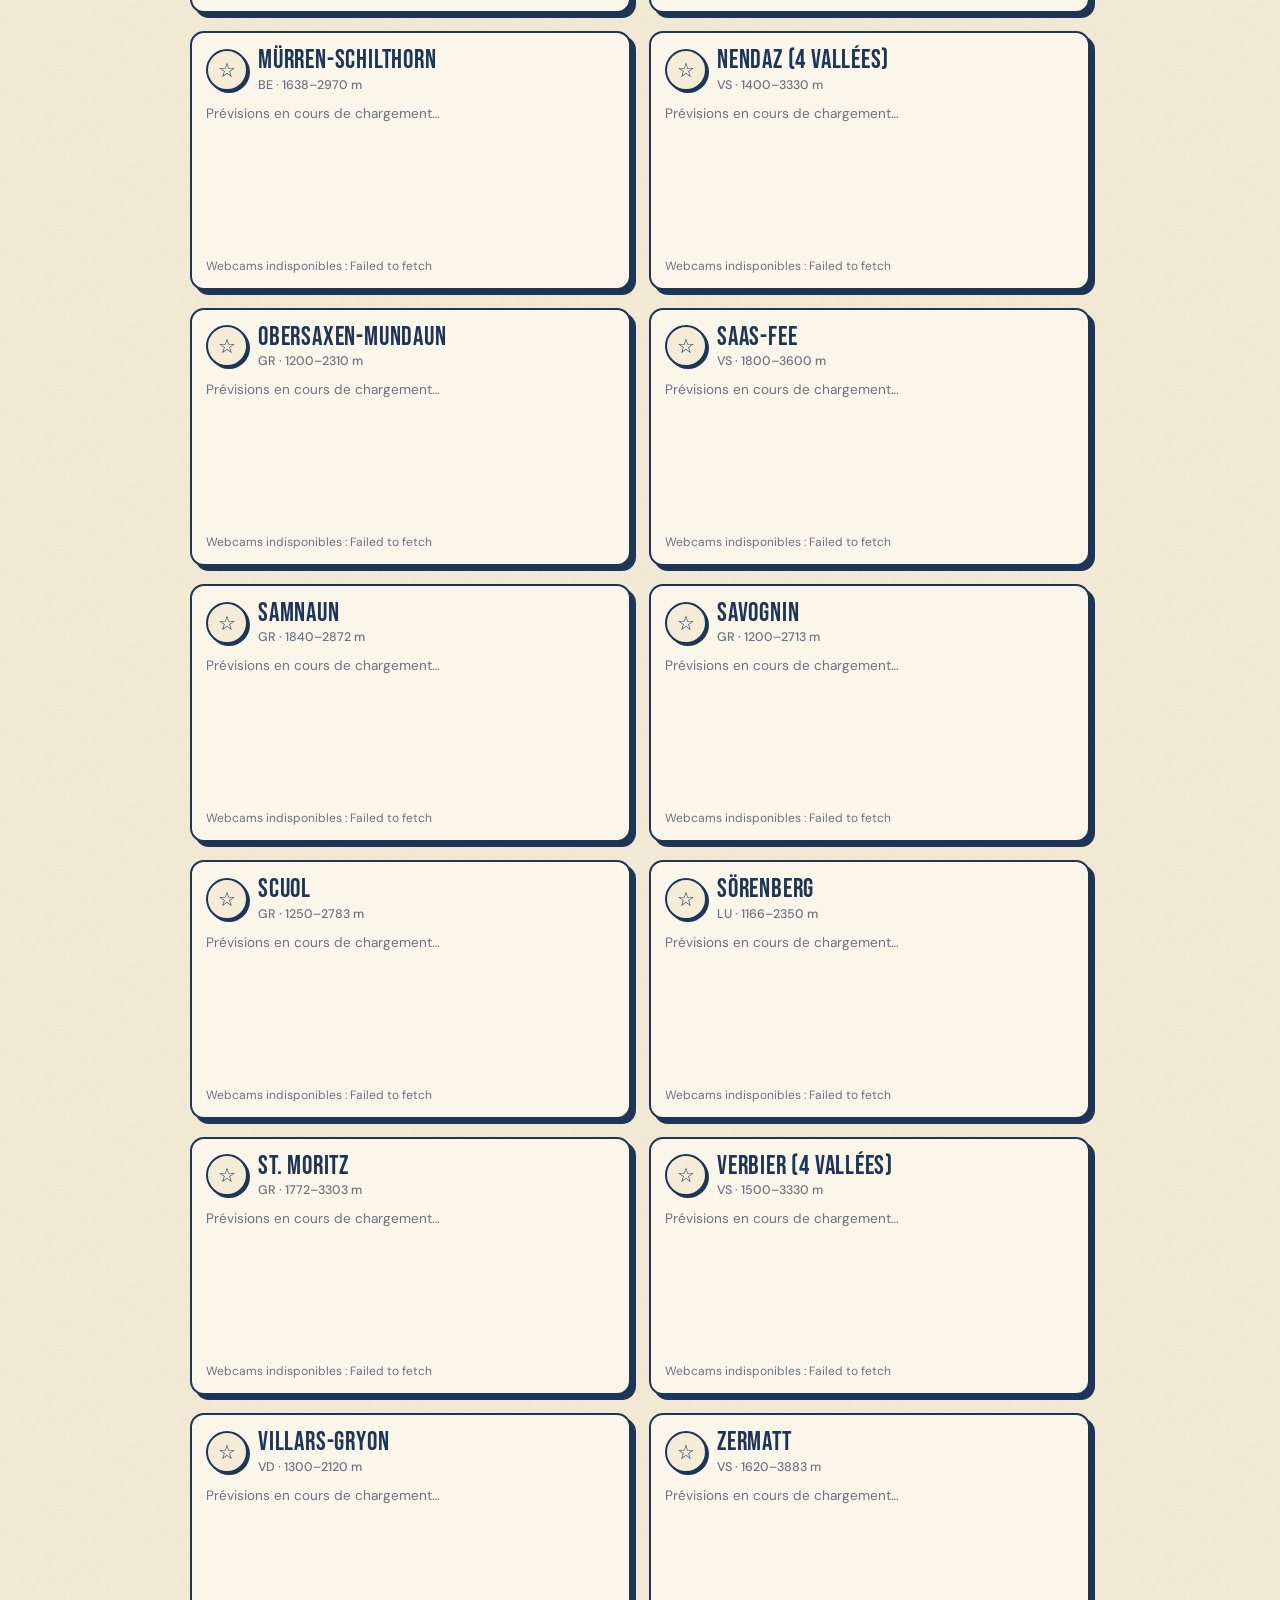
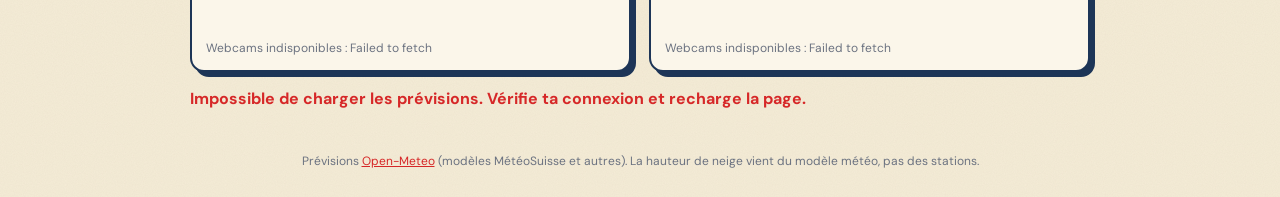
==== commit c5ac6b53: "Nouveau look « affiche rétro » et animations Couleurs et typographie des affiches de ski suisses, en" ====
--- a/index.html
+++ b/index.html
@@ -5,20 +5,30 @@
   <meta name="viewport" content="width=device-width, initial-scale=1, viewport-fit=cover">
   <title>Ski Suisse</title>
   <meta name="description" content="Neige et météo des stations de ski suisses, avec tes favoris.">
-  <meta name="theme-color" content="#0b1d33">
+  <meta name="theme-color" content="#f2b84b">
   <link rel="manifest" href="manifest.webmanifest">
   <link rel="icon" href="icon.svg" type="image/svg+xml">
   <link rel="apple-touch-icon" href="icon.svg">
+  <link rel="preconnect" href="https://fonts.googleapis.com">
+  <link rel="preconnect" href="https://fonts.gstatic.com" crossorigin>
+  <link rel="stylesheet" href="https://fonts.googleapis.com/css2?family=Bebas+Neue&family=DM+Sans:opsz,wght@9..40,400;9..40,500;9..40,700&display=swap">
   <link rel="stylesheet" href="style.css">
 </head>
 <body>
   <header class="top">
-    <h1>❄️ Ski Suisse</h1>
+    <h1>Ski Suisse</h1>
     <p class="sub" id="maj">Chargement des prévisions…</p>
     <nav class="onglets">
       <a href="./" aria-current="page">Stations</a>
       <a href="carte.html">Carte</a>
     </nav>
+    <svg class="soleil" viewBox="0 0 100 100" aria-hidden="true"><circle cx="50" cy="50" r="50"/></svg>
+    <svg class="montagnes" viewBox="0 0 1200 140" preserveAspectRatio="xMidYMax slice" aria-hidden="true">
+      <path d="M0 140 L0 90 L150 30 L260 80 L400 10 L520 70 L640 35 L760 85 L900 20 L1030 75 L1200 40 L1200 140 Z" fill="#3f8f8a"/>
+      <path d="M0 140 L0 110 L120 70 L230 105 L360 50 L470 100 L600 60 L720 108 L850 55 L980 100 L1100 72 L1200 95 L1200 140 Z" fill="#1d3557"/>
+      <path d="M360 50 L330 64 L346 66 L360 58 L376 68 L392 62 Z M850 55 L822 68 L838 70 L850 62 L866 72 L880 66 Z M600 60 L578 72 L592 72 L604 66 L616 74 Z M120 70 L100 82 L114 82 L124 76 L136 84 Z" fill="#f5ecd7"/>
+      <path d="M0 140 L0 128 L200 112 L420 130 L640 114 L860 132 L1060 116 L1200 126 L1200 140 Z" fill="#f5ecd7"/>
+    </svg>
   </header>
 
   <div class="outils">
--- a/style.css
+++ b/style.css
@@ -1,147 +1,281 @@
+/* Ski Suisse : thème « affiche rétro », inspiré des affiches de ski suisses des années 1930-50. */
 :root {
-  --fond: #eef3f8;
-  --carte: #ffffff;
-  --texte: #10233a;
-  --doux: #5b6f86;
-  --accent: #1f6feb;
-  --neige: #5aa9ff;
-  --etoile: #f5b301;
-  --bord: #d8e2ee;
-}
-@media (prefers-color-scheme: dark) {
-  :root {
-    --fond: #0b1d33;
-    --carte: #132a45;
-    --texte: #e8f0fa;
-    --doux: #93a8c2;
-    --accent: #6ea8ff;
-    --neige: #7cc0ff;
-    --bord: #24405f;
-  }
-}
-* { box-sizing: border-box; }
+  --papier: #f5ecd7;
+  --papier-2: #ede0c2;
+  --carte: #fbf6ea;
+  --encre: #1d3557;
+  --doux: #6b7280;
+  --rouge: #d62828;
+  --ocre: #f2b84b;
+  --sapin: #3f8f8a;
+  --neige: #3a86c8;
+  --etoile: #e8a317;
+  --trait: 2.5px solid var(--encre);
+  --ombre: 5px 5px 0 var(--encre);
+  --ombre-basse: 2px 2px 0 var(--encre);
+  --rayon: 14px;
+  --ressort: cubic-bezier(.34, 1.56, .64, 1);
+  --sortie: cubic-bezier(.22, 1, .36, 1);
+  --titre: "Bebas Neue", Impact, "Arial Narrow", sans-serif;
+  color-scheme: light;
+}
+* { box-sizing: border-box; -webkit-tap-highlight-color: transparent; }
 body {
   margin: 0;
-  font-family: system-ui, -apple-system, "Segoe UI", Roboto, sans-serif;
-  background: var(--fond);
-  color: var(--texte);
+  font-family: "DM Sans", system-ui, -apple-system, "Segoe UI", Roboto, sans-serif;
+  color: var(--encre);
+  /* Grain de papier léger */
+  background:
+    url("data:image/svg+xml;utf8,<svg xmlns='http://www.w3.org/2000/svg' width='160' height='160'><filter id='n'><feTurbulence type='fractalNoise' baseFrequency='.9' numOctaves='2'/><feColorMatrix values='0 0 0 0 .3  0 0 0 0 .25  0 0 0 0 .15  0 0 0 .07 0'/></filter><rect width='100%' height='100%' filter='url(%23n)'/></svg>"),
+    var(--papier);
+  min-height: 100vh;
   padding-bottom: env(safe-area-inset-bottom);
 }
+a { color: var(--rouge); }
+button { font: inherit; }
+
+/* En-tête illustré : ciel ocre, soleil, montagnes */
 .top {
-  background: linear-gradient(135deg, #0b1d33, #1f4f86);
-  color: #fff;
-  padding: calc(18px + env(safe-area-inset-top)) 16px 18px;
-}
-.top h1 { margin: 0; font-size: 1.5rem; }
-.sub { margin: 4px 0 0; opacity: .8; font-size: .85rem; }
+  position: relative; overflow: hidden; isolation: isolate;
+  padding: calc(20px + env(safe-area-inset-top)) max(16px, calc((100% - 900px) / 2)) 100px;
+  background: linear-gradient(180deg, #f6c560 0%, var(--ocre) 60%, #eea43a 100%);
+  border-bottom: var(--trait);
+}
+.top h1 {
+  margin: 0; font-family: var(--titre); font-weight: 400;
+  font-size: 3.4rem; line-height: .9; letter-spacing: .02em; color: var(--rouge);
+  text-shadow: 3px 3px 0 var(--encre);
+  animation: titre .8s var(--ressort) both;
+}
+@keyframes titre { from { opacity: 0; transform: translateY(-12px) scale(.95); } }
+.sub { margin: 6px 0 0; color: var(--encre); font-size: .85rem; font-weight: 500; opacity: .8; }
+.soleil {
+  position: absolute; z-index: -1; right: max(6%, calc((100% - 900px) / 2)); top: 18px;
+  width: 92px; height: 92px; fill: var(--papier);
+  animation: leve 1.2s var(--sortie) both;
+}
+@keyframes leve { from { transform: translateY(40px); opacity: 0; } }
+.montagnes {
+  position: absolute; left: 0; right: 0; bottom: 0; width: 100%; height: 110px; z-index: -1;
+  animation: monts 1s var(--sortie) both .1s;
+}
+@keyframes monts { from { transform: translateY(30px); } }
+
+/* Onglets */
+.onglets {
+  display: inline-flex; gap: 6px; margin-top: 14px; padding: 4px;
+  background: var(--papier); border: var(--trait); border-radius: 999px; box-shadow: var(--ombre-basse);
+}
+.onglets a {
+  color: var(--encre); text-decoration: none; padding: 6px 18px; border-radius: 999px;
+  font-family: var(--titre); font-size: 1.15rem; letter-spacing: .06em; line-height: 1.2;
+  transition: background .25s, color .25s, transform .15s var(--ressort);
+}
+.onglets a:active { transform: scale(.93); }
+.onglets a[aria-current="page"] { background: var(--rouge); color: var(--papier); }
+
+/* Barre de recherche */
 .outils {
-  position: sticky; top: 0; z-index: 2;
-  display: flex; gap: 8px; padding: 10px 16px;
-  background: var(--fond); border-bottom: 1px solid var(--bord);
+  position: sticky; top: 0; z-index: 5;
+  display: flex; gap: 8px; padding: 12px max(16px, calc((100% - 900px) / 2));
+  background: linear-gradient(var(--papier) 75%, rgba(245, 236, 215, 0));
 }
 .outils input, .outils select {
-  font: inherit; padding: 8px 10px; border-radius: 10px;
-  border: 1px solid var(--bord); background: var(--carte); color: var(--texte);
+  font: inherit; font-size: .95rem; padding: 10px 14px; border-radius: 12px;
+  border: var(--trait); color: var(--encre); background: var(--carte);
+  box-shadow: var(--ombre-basse); transition: box-shadow .15s, transform .15s;
 }
 .outils input { flex: 1; min-width: 0; }
-main { padding: 0 16px; max-width: 900px; margin: 0 auto; }
-h2 { font-size: 1.05rem; margin: 20px 0 10px; }
+.outils input::placeholder { color: var(--doux); }
+.outils input:focus, .outils select:focus { outline: none; box-shadow: 4px 4px 0 var(--rouge); transform: translate(-1px, -1px); }
+
+main { padding: 0 16px; max-width: 932px; margin: 0 auto; }
+h2 {
+  font-family: var(--titre); font-weight: 400; font-size: 1.7rem; letter-spacing: .04em;
+  margin: 20px 0 10px; color: var(--encre);
+}
 .vide { color: var(--doux); font-size: .9rem; margin: 0; }
-.liste { display: grid; gap: 12px; grid-template-columns: repeat(auto-fill, minmax(300px, 1fr)); }
+.liste { display: grid; gap: 18px; grid-template-columns: repeat(auto-fill, minmax(300px, 1fr)); align-items: start; }
+
+/* Carte d'une station, façon affichette */
 .station {
-  background: var(--carte); border: 1px solid var(--bord);
-  border-radius: 14px; padding: 12px;
-}
-.entete { display: flex; align-items: center; gap: 8px; }
+  position: relative; background: var(--carte);
+  border: var(--trait); border-radius: var(--rayon); padding: 14px;
+  box-shadow: var(--ombre);
+  transition: transform .25s var(--sortie), box-shadow .25s var(--sortie);
+}
+@media (hover: hover) {
+  .station:hover { transform: translate(-2px, -2px); box-shadow: 7px 7px 0 var(--encre); }
+}
+.station.entree { animation: entree .6s var(--sortie) both; animation-delay: calc(var(--i, 0) * 50ms); }
+@keyframes entree { from { opacity: 0; transform: translateY(22px) rotate(-1deg); } }
+.station.favori { box-shadow: 5px 5px 0 var(--rouge); }
+
+.entete { display: flex; align-items: center; gap: 10px; }
 .titre { flex: 1; min-width: 0; }
-.titre h3 { margin: 0; font-size: 1rem; }
-.meta { margin: 2px 0 0; color: var(--doux); font-size: .8rem; }
+.titre h3 {
+  margin: 0; font-family: var(--titre); font-weight: 400; font-size: 1.65rem; line-height: 1;
+  letter-spacing: .03em;
+}
+.meta { margin: 3px 0 0; color: var(--doux); font-size: .78rem; font-weight: 500; }
 .fav {
-  border: 0; background: none; font-size: 1.6rem; line-height: 1;
-  color: var(--doux); cursor: pointer; padding: 4px;
-}
-.fav.actif { color: var(--etoile); }
+  width: 42px; height: 42px; flex: none; border-radius: 50%; cursor: pointer;
+  border: var(--trait); background: var(--papier); color: var(--encre);
+  font-size: 1.25rem; line-height: 1; box-shadow: var(--ombre-basse);
+  transition: transform .15s var(--ressort), box-shadow .15s, background .2s, color .2s;
+}
+.fav:active { transform: translate(2px, 2px); box-shadow: 0 0 0 var(--encre); }
+.fav.actif { background: var(--etoile); color: var(--encre); }
+.fav.pop { animation: pop .55s var(--ressort); }
+@keyframes pop {
+  0% { transform: scale(.6) rotate(-20deg); }
+  60% { transform: scale(1.25) rotate(12deg); }
+  100% { transform: scale(1); }
+}
 .actuel { text-align: right; white-space: nowrap; }
-.actuel .ico { font-size: 1.3rem; margin-right: 4px; }
-.actuel .temp { font-weight: 600; font-size: 1.1rem; }
-.resume { display: grid; grid-template-columns: repeat(4, 1fr); gap: 6px; margin: 10px 0; }
+.actuel .ico { font-size: 1.5rem; margin-right: 2px; vertical-align: middle; }
+.actuel .temp { font-family: var(--titre); font-size: 2rem; vertical-align: middle; }
+
+.resume { display: grid; grid-template-columns: repeat(4, 1fr); gap: 6px; margin: 12px 0; }
 .bulle {
-  background: var(--fond); border-radius: 10px; padding: 6px; text-align: center;
-}
-.bulle span { display: block; font-size: .68rem; color: var(--doux); }
-.bulle strong { font-size: .95rem; }
+  background: var(--papier); border: 2px solid var(--encre); border-radius: 10px;
+  padding: 5px 2px 4px; text-align: center;
+}
+.bulle span { display: block; font-size: .62rem; font-weight: 700; text-transform: uppercase; letter-spacing: .06em; color: var(--doux); }
+.bulle strong { font-family: var(--titre); font-weight: 400; font-size: 1.35rem; line-height: 1.1; letter-spacing: .02em; }
+.bulle:first-child { background: var(--encre); }
+.bulle:first-child span { color: var(--ocre); }
+.bulle:first-child strong { color: var(--papier); }
 .charge { grid-column: 1 / -1; color: var(--doux); font-size: .85rem; }
-.jours { display: grid; grid-template-columns: repeat(7, 1fr); gap: 4px; height: 110px; }
+
+/* Graphique de neige sur 7 jours */
+.jours { display: grid; grid-template-columns: repeat(7, 1fr); gap: 4px; height: 112px; }
 .jour { display: flex; flex-direction: column; align-items: center; justify-content: flex-end; font-size: .7rem; }
-.jour .val { color: var(--neige); font-weight: 600; min-height: 1em; }
-.jour .barre { width: 60%; min-height: 2px; background: var(--neige); border-radius: 4px 4px 0 0; max-height: 50px; }
-.jour .ico { font-size: .95rem; margin-top: 2px; }
-.jour .nom { color: var(--doux); text-transform: capitalize; }
-details { margin-top: 8px; font-size: .85rem; }
-summary { cursor: pointer; color: var(--accent); }
-.detail { width: 100%; border-collapse: collapse; margin-top: 6px; }
-.detail th, .detail td { padding: 4px; text-align: center; border-bottom: 1px solid var(--bord); font-size: .8rem; }
+.jour .val { font-family: var(--titre); font-size: 1rem; color: var(--rouge); min-height: 1em; line-height: 1.1; }
+.jour .barre {
+  width: 62%; min-height: 3px; max-height: 50px; border: 2px solid var(--encre); border-bottom: 0;
+  border-radius: 6px 6px 0 0; transform-origin: bottom;
+  background: repeating-linear-gradient(-45deg, var(--neige) 0 6px, #5b9fd6 6px 12px);
+}
+.station.entree .jour .barre { animation: monte .8s var(--ressort) both; animation-delay: calc(var(--i, 0) * 50ms + 250ms); }
+@keyframes monte { from { transform: scaleY(0); } }
+.jour .ico { font-size: .95rem; margin-top: 3px; }
+.jour .nom { color: var(--encre); font-weight: 700; text-transform: uppercase; font-size: .62rem; letter-spacing: .05em; }
+
+details { margin-top: 10px; font-size: .85rem; }
+summary {
+  cursor: pointer; list-style: none; display: inline-flex; align-items: center; gap: 6px;
+  font-weight: 700; color: var(--rouge); text-transform: uppercase; font-size: .72rem; letter-spacing: .08em;
+}
+summary::-webkit-details-marker { display: none; }
+summary::before { content: "▸"; display: inline-block; transition: transform .25s var(--sortie); }
+details[open] summary::before { transform: rotate(90deg); }
+details[open] .detail { animation: deplie .35s var(--sortie); }
+@keyframes deplie { from { opacity: 0; transform: translateY(-6px); } }
+.detail { width: 100%; border-collapse: collapse; margin-top: 8px; }
+.detail th, .detail td { padding: 6px 4px; text-align: center; border-bottom: 1.5px dashed rgba(29, 53, 87, .3); font-size: .8rem; }
 .detail th:first-child { text-align: left; }
 .detail small { color: var(--doux); font-weight: normal; }
-.erreur { color: #d33; }
-footer { color: var(--doux); font-size: .75rem; padding: 24px 16px; text-align: center; }
-footer a { color: var(--accent); }
-
-/* Onglets */
-.onglets { display: flex; gap: 6px; margin-top: 12px; }
-.onglets a {
-  color: #fff; text-decoration: none; padding: 6px 14px; border-radius: 999px;
-  background: rgba(255,255,255,.12); font-size: .9rem;
-}
-.onglets a[aria-current="page"] { background: #fff; color: #0b1d33; font-weight: 600; }
+.erreur { color: var(--rouge); font-weight: 700; }
+footer { color: var(--doux); font-size: .75rem; padding: 28px 16px; text-align: center; }
+
+/* Webcams */
+.cams-liste { margin-top: 12px; }
+.cams-defile { display: flex; gap: 10px; overflow-x: auto; scroll-snap-type: x mandatory; scrollbar-width: none; padding: 0 4px 4px 0; }
+.cams-defile::-webkit-scrollbar { display: none; }
+.cam {
+  flex: 0 0 82%; scroll-snap-align: start; border: 0; padding: 0; background: none;
+  text-align: left; color: var(--encre); cursor: zoom-in; min-width: 0;
+}
+.cam:only-child { flex-basis: calc(100% - 4px); }
+.cam .cadre {
+  position: relative; display: block; overflow: hidden; border-radius: 10px;
+  border: var(--trait); box-shadow: 3px 3px 0 var(--encre);
+  transition: transform .15s var(--ressort), box-shadow .15s;
+}
+.cam:active .cadre { transform: translate(3px, 3px); box-shadow: 0 0 0 var(--encre); }
+.cam img {
+  width: 100%; aspect-ratio: 16 / 9; object-fit: cover; display: block;
+  background: linear-gradient(110deg, var(--papier) 30%, var(--papier-2) 50%, var(--papier) 70%) 0 0 / 200% 100%;
+  animation: attente 1.2s linear infinite; opacity: .7; transition: opacity .4s, transform .5s var(--sortie);
+}
+.cam.prete img { animation: none; opacity: 1; background: none; }
+@media (hover: hover) { .cam:hover img { transform: scale(1.05); } }
+@keyframes attente { to { background-position: -200% 0; } }
+.cam .direct {
+  position: absolute; top: 8px; left: 8px; padding: 1px 8px 0; border-radius: 6px;
+  font-family: var(--titre); font-size: .85rem; letter-spacing: .08em;
+  background: var(--rouge); color: var(--papier); border: 2px solid var(--encre);
+}
+.cam .direct::before {
+  content: ""; display: inline-block; width: 6px; height: 6px; margin: 0 5px 2px 0; border-radius: 50%;
+  background: var(--papier); vertical-align: middle; animation: clignote 1.6s ease-in-out infinite;
+}
+@keyframes clignote { 50% { opacity: .25; } }
+.cam > span { display: block; padding-left: 1px; font-size: .74rem; font-weight: 500; margin-top: 6px; overflow: hidden; text-overflow: ellipsis; white-space: nowrap; }
+.cam-credit { margin: 2px 0 0; font-size: .68rem; color: var(--doux); }
+.cam-erreur { margin: 0; font-size: .75rem; color: var(--doux); }
+.visionneuse {
+  position: fixed; inset: 0; z-index: 20; display: flex; align-items: center; justify-content: center;
+  padding: 16px; cursor: zoom-out; background: rgba(29, 53, 87, .85); animation: fondu .25s ease-out;
+}
+.visionneuse[hidden] { display: none; }
+.visionneuse figure { margin: 0; max-width: 100%; animation: zoom .4s var(--ressort); }
+.visionneuse img { max-width: 100%; max-height: 80vh; display: block; border: 4px solid var(--papier); border-radius: 12px; box-shadow: 8px 8px 0 var(--rouge); }
+.visionneuse figcaption { color: var(--papier); font-family: var(--titre); font-size: 1.4rem; letter-spacing: .04em; margin-top: 12px; text-align: center; }
+@keyframes fondu { from { opacity: 0; } }
+@keyframes zoom { from { transform: scale(.85) rotate(-2deg); opacity: 0; } }
 
 /* Page carte */
 .page-carte { display: flex; flex-direction: column; height: 100dvh; }
-.page-carte .top { padding-bottom: 12px; }
-.couches { display: flex; gap: 6px; padding: 8px 16px; overflow-x: auto; background: var(--fond); }
+.page-carte .top { padding-bottom: 70px; flex: none; }
+.page-carte .top h1 { font-size: 2.6rem; }
+.page-carte .soleil { width: 64px; height: 64px; }
+.page-carte .montagnes { height: 80px; }
+.couches { display: flex; gap: 8px; padding: 12px 16px; overflow-x: auto; flex: none; scrollbar-width: none; }
+.couches::-webkit-scrollbar { display: none; }
 .couches button {
-  font: inherit; font-size: .85rem; white-space: nowrap; padding: 6px 12px; border-radius: 999px;
-  border: 1px solid var(--bord); background: var(--carte); color: var(--texte); cursor: pointer;
-}
-.couches button.actif { background: var(--accent); border-color: var(--accent); color: #fff; }
-#carte { flex: 1; min-height: 300px; }
-.temps { display: flex; align-items: center; gap: 10px; padding: 8px 16px; background: var(--fond); }
-.temps input { flex: 1; min-width: 0; height: 28px; accent-color: var(--accent); }
-#moment { font-size: .85rem; min-width: 92px; text-align: right; text-transform: capitalize; }
-.legende { padding: 0 16px calc(10px + env(safe-area-inset-bottom)); background: var(--fond); }
-.degrade { height: 10px; border-radius: 5px; }
-.graduations { display: flex; justify-content: space-between; font-size: .7rem; color: var(--doux); margin-top: 2px; }
-.graduations .u { font-weight: 600; }
-.pin {
-  display: block; width: 12px; height: 12px; border-radius: 50%;
-  background: #0b1d33; border: 2px solid #fff; box-shadow: 0 0 2px rgba(0,0,0,.5);
-}
+  white-space: nowrap; padding: 4px 14px 2px; border-radius: 999px; cursor: pointer;
+  font-family: var(--titre); font-size: 1.1rem; letter-spacing: .05em;
+  border: var(--trait); background: var(--carte); color: var(--encre); box-shadow: var(--ombre-basse);
+  transition: transform .15s var(--ressort), box-shadow .15s, background .2s, color .2s;
+}
+.couches button:active { transform: translate(2px, 2px); box-shadow: 0 0 0 var(--encre); }
+.couches button.actif { background: var(--rouge); color: var(--papier); }
+#carte {
+  flex: 1; min-height: 300px; margin: 0 16px; border-radius: var(--rayon); overflow: hidden;
+  border: var(--trait); box-shadow: var(--ombre);
+}
+.temps { display: flex; align-items: center; gap: 12px; padding: 14px 16px 6px; flex: none; }
+#moment { font-family: var(--titre); font-size: 1.3rem; letter-spacing: .03em; min-width: 100px; text-align: right; text-transform: uppercase; }
+.legende { padding: 0 16px calc(12px + env(safe-area-inset-bottom)); flex: none; }
+.degrade { height: 10px; border-radius: 5px; border: 2px solid var(--encre); }
+.graduations { display: flex; justify-content: space-between; font-size: .7rem; font-weight: 700; color: var(--encre); margin-top: 3px; }
+
+/* Curseur de temps */
+.temps input[type="range"] { flex: 1; min-width: 0; -webkit-appearance: none; appearance: none; height: 30px; background: none; }
+.temps input[type="range"]::-webkit-slider-runnable-track { height: 8px; border-radius: 4px; background: var(--encre); }
+.temps input[type="range"]::-moz-range-track { height: 8px; border-radius: 4px; background: var(--encre); }
+.temps input[type="range"]::-webkit-slider-thumb {
+  -webkit-appearance: none; width: 26px; height: 26px; margin-top: -9px; border-radius: 50%;
+  background: var(--rouge); border: var(--trait); box-shadow: var(--ombre-basse);
+  transition: transform .15s var(--ressort);
+}
+.temps input[type="range"]::-moz-range-thumb {
+  width: 22px; height: 22px; border-radius: 50%; background: var(--rouge); border: var(--trait); box-shadow: var(--ombre-basse);
+}
+.temps input[type="range"]:active::-webkit-slider-thumb { transform: scale(1.2); }
+
+/* Marqueurs de la carte */
+.pin { display: block; width: 12px; height: 12px; border-radius: 50%; background: var(--encre); border: 2px solid var(--papier); box-shadow: 0 0 0 1.5px var(--encre); }
 .pin-fav {
-  width: 26px; height: 26px; background: #f5b301; color: #fff; text-align: center;
-  line-height: 22px; font-size: 15px;
-}
-.leaflet-tooltip.etiquette { font-weight: 600; font-size: .7rem; padding: 1px 5px; }
-
-/* Webcams */
-.cams-liste {
-  display: flex; gap: 6px; overflow-x: auto; margin: 10px -12px 0; padding: 0 12px;
-  scroll-snap-type: x mandatory; scrollbar-width: none;
-}
-.cams-liste::-webkit-scrollbar { display: none; }
-.cam {
-  flex: 0 0 72%; scroll-snap-align: start; border: 0; padding: 0; background: none;
-  text-align: left; color: var(--texte); cursor: zoom-in; font: inherit;
-}
-.cams-liste .cam:only-of-type { flex-basis: 100%; }
-.cam img { width: 100%; aspect-ratio: 16 / 9; object-fit: cover; border-radius: 10px; background: var(--fond); display: block; }
-.cam span { display: block; font-size: .7rem; color: var(--doux); margin-top: 2px; overflow: hidden; text-overflow: ellipsis; white-space: nowrap; }
-.cam-credit { flex: 0 0 auto; align-self: center; margin: 0; font-size: .7rem; color: var(--doux); writing-mode: vertical-rl; }
-.cam-credit a { color: var(--accent); }
-.visionneuse {
-  position: fixed; inset: 0; z-index: 10; background: rgba(0,0,0,.85);
-  display: flex; align-items: center; justify-content: center; padding: 16px; cursor: zoom-out;
-}
-.visionneuse[hidden] { display: none; }
-.visionneuse figure { margin: 0; max-width: 100%; }
-.visionneuse img { max-width: 100%; max-height: 80vh; border-radius: 10px; display: block; }
-.visionneuse figcaption { color: #fff; font-size: .85rem; margin-top: 8px; text-align: center; }
+  width: 26px; height: 26px; text-align: center; line-height: 21px; font-size: 14px;
+  color: var(--encre); background: var(--etoile); border: 2px solid var(--encre); box-shadow: 2px 2px 0 var(--encre);
+}
+.leaflet-tooltip.etiquette { font-weight: 700; font-size: .72rem; padding: 2px 7px; border: 2px solid var(--encre); border-radius: 8px; box-shadow: 2px 2px 0 var(--encre); color: var(--encre); background: var(--carte); }
+.leaflet-container { background: var(--papier-2); font-family: inherit; }
+.leaflet-bar { border: var(--trait) !important; box-shadow: var(--ombre-basse) !important; }
+
+@media (prefers-reduced-motion: reduce) {
+  *, *::before, *::after { animation: none !important; transition: none !important; }
+}
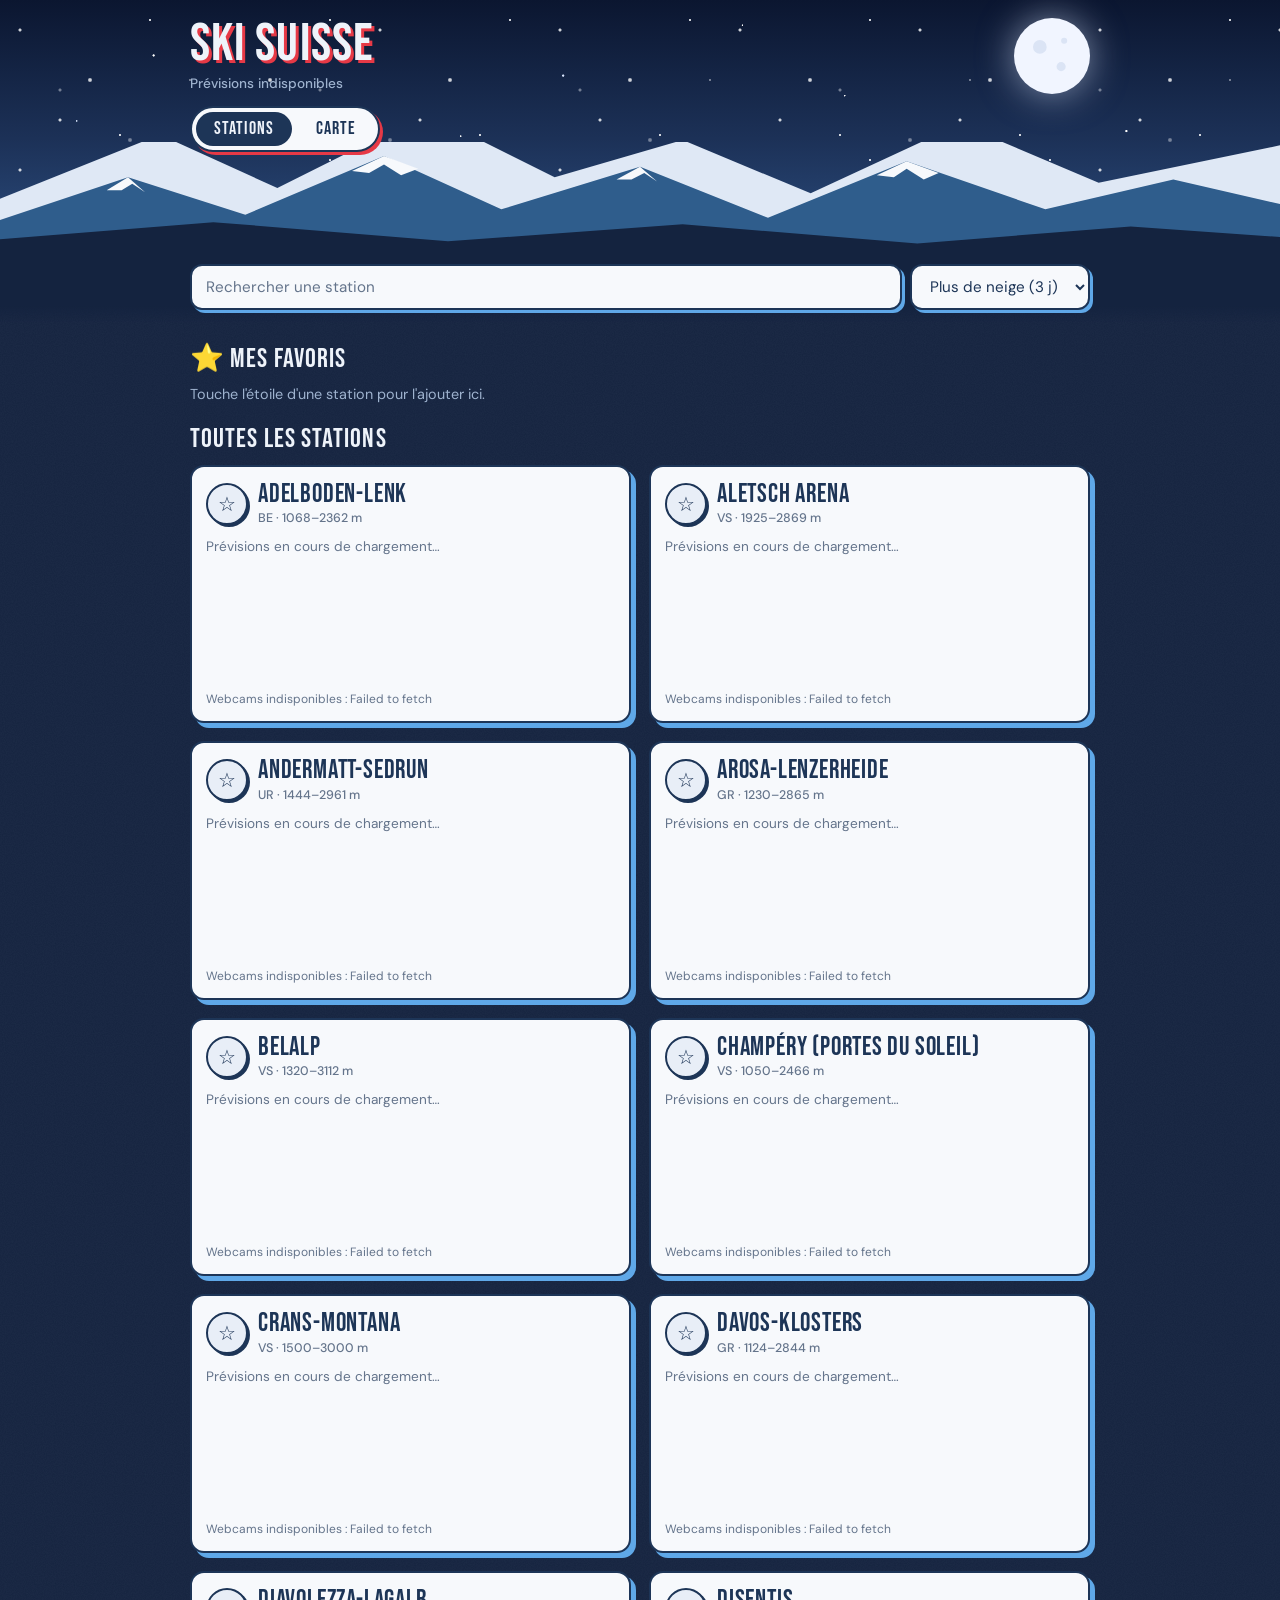
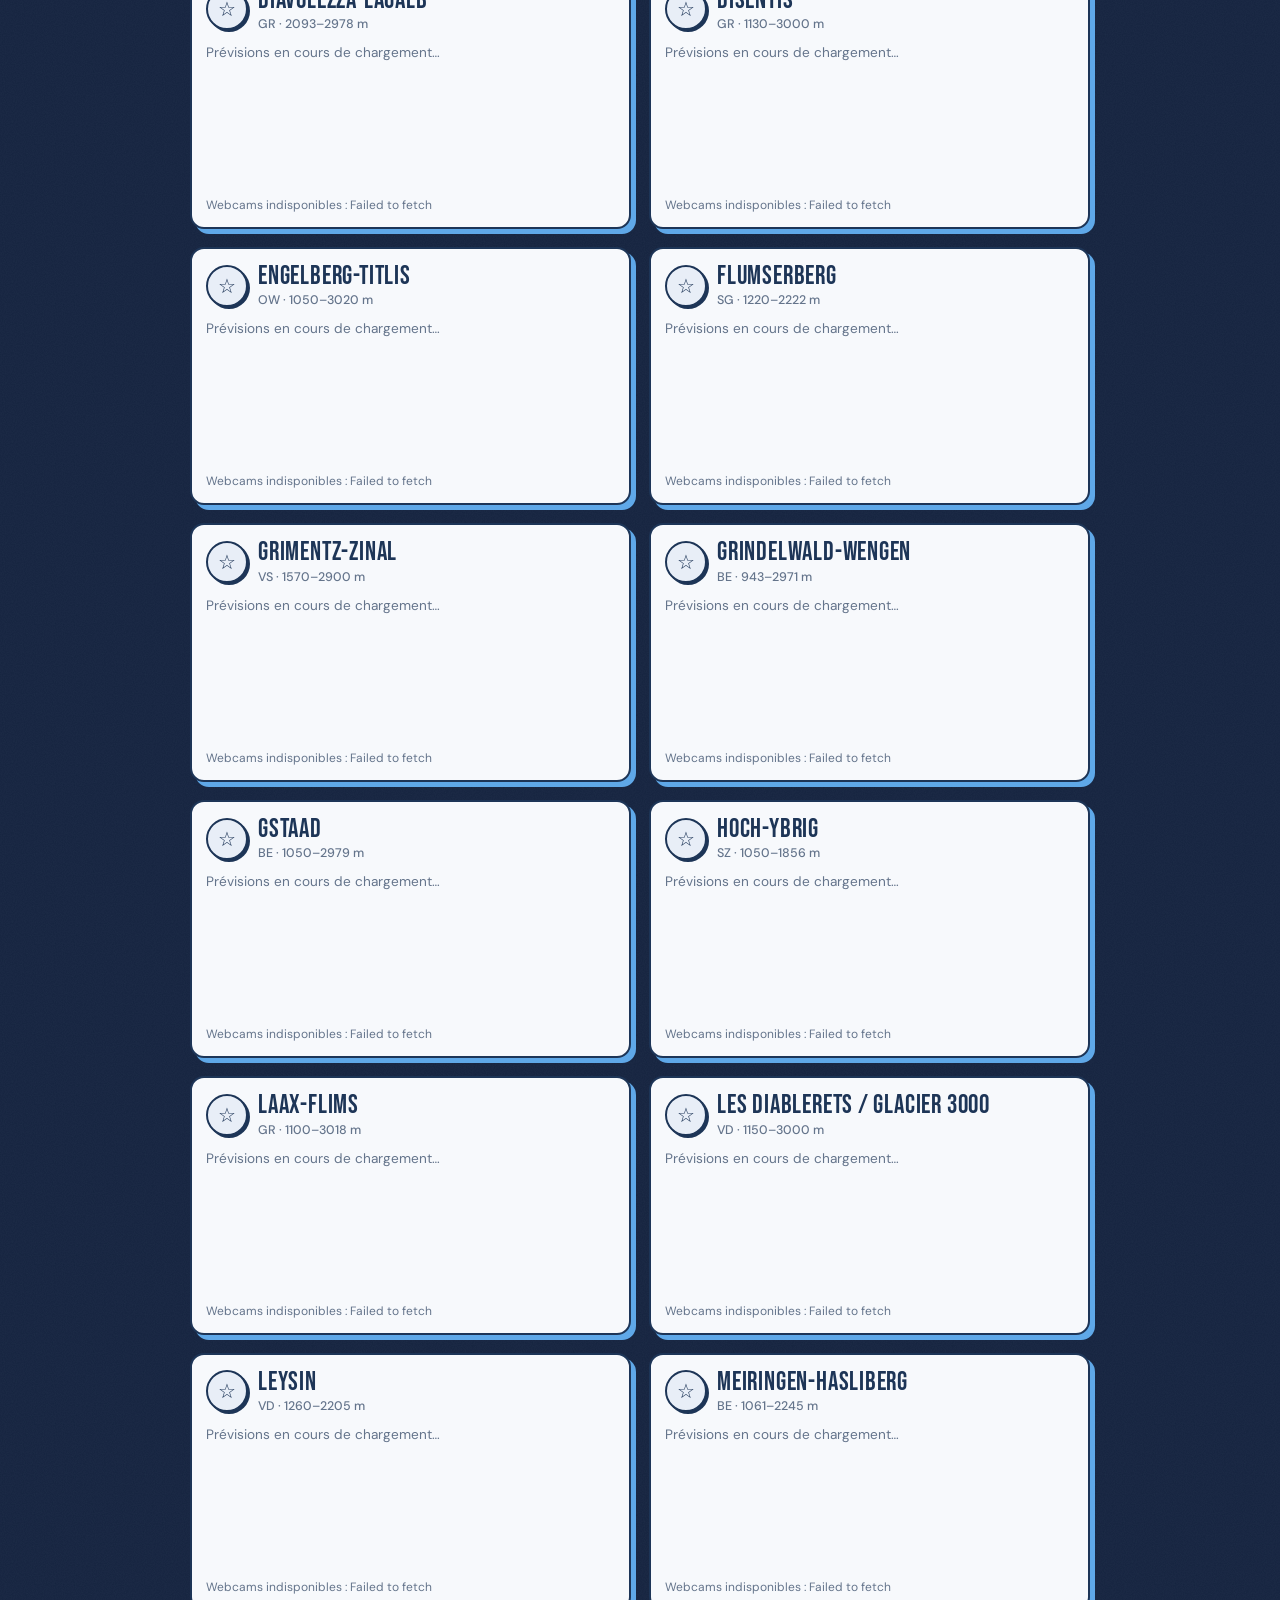
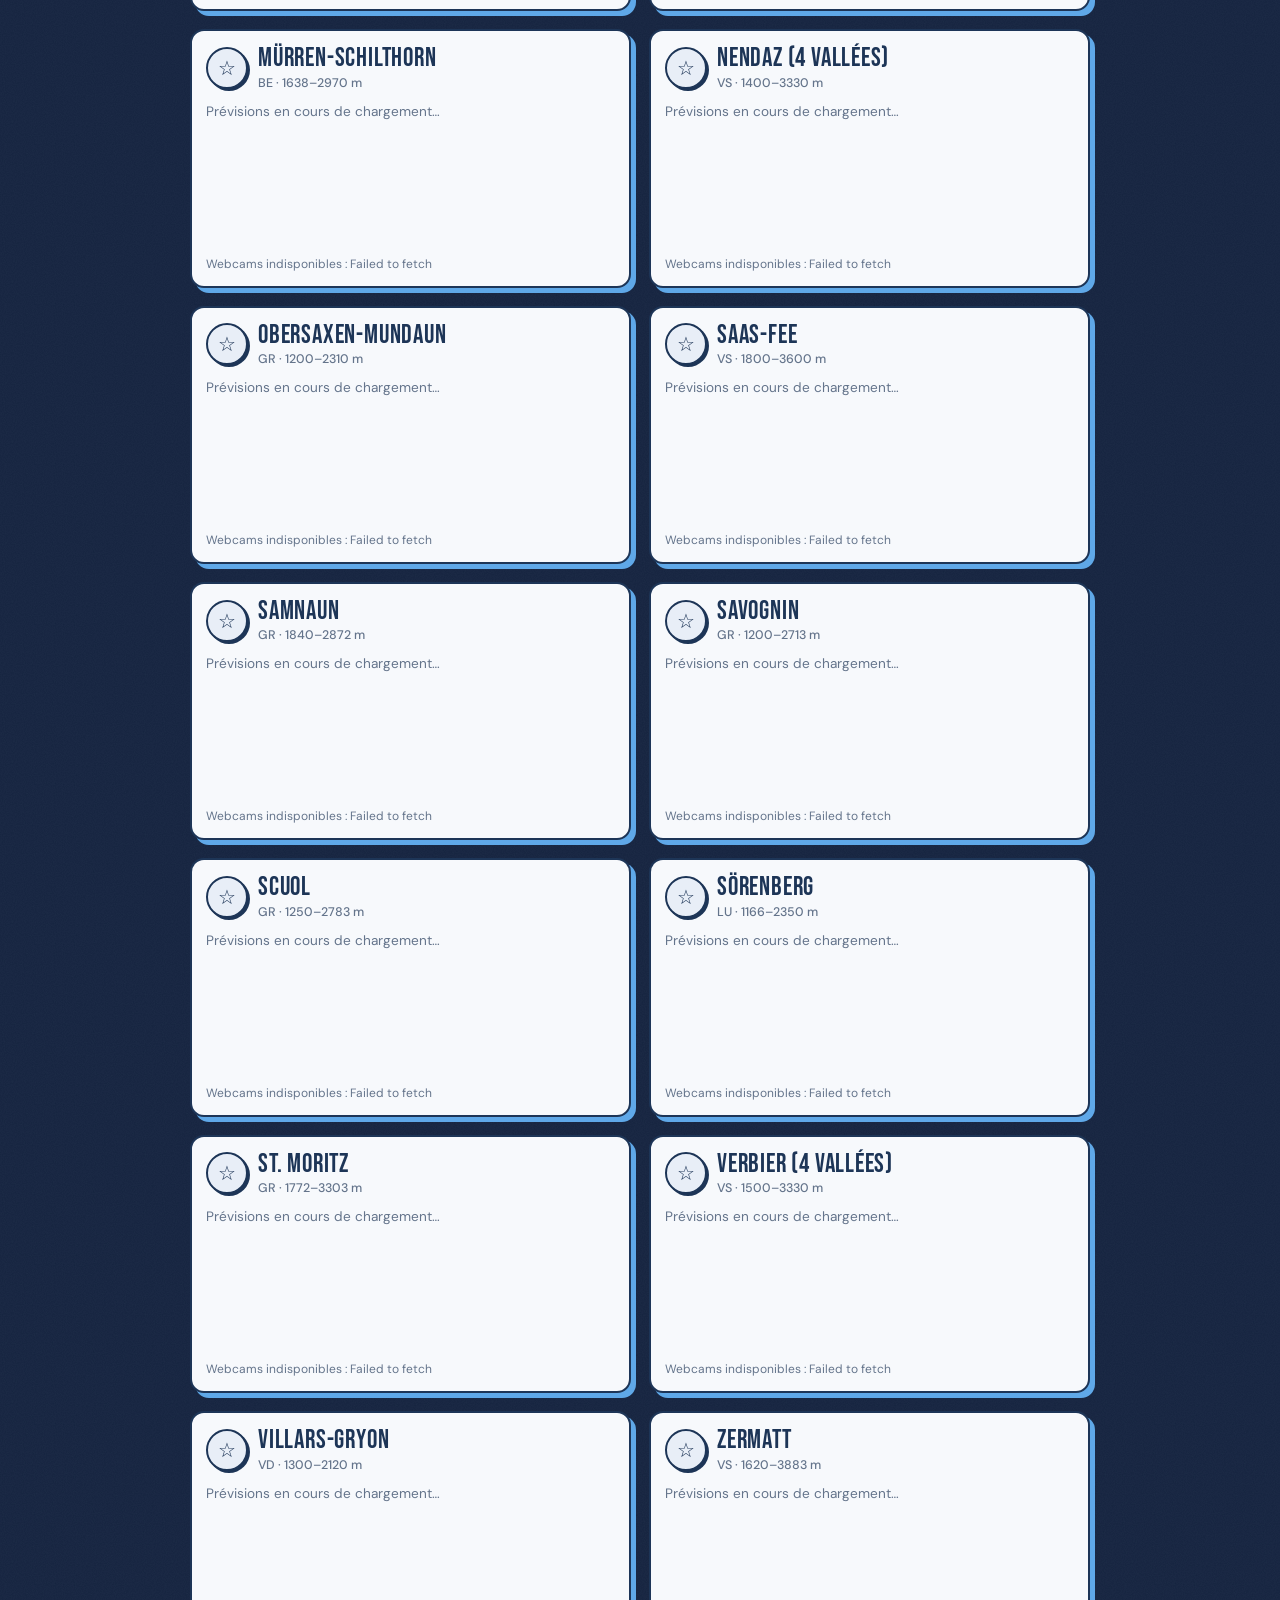
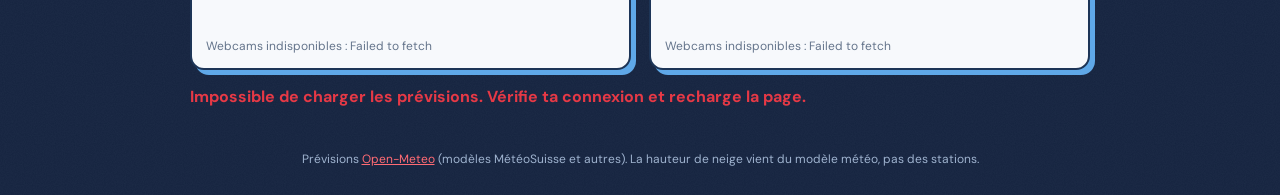
==== commit 404d311d: "Style mixé : nuit alpine étoilée avec neige qui tombe et touches rétro Fond bleu nuit, lune, montagn" ====
--- a/index.html
+++ b/index.html
@@ -5,7 +5,7 @@
   <meta name="viewport" content="width=device-width, initial-scale=1, viewport-fit=cover">
   <title>Ski Suisse</title>
   <meta name="description" content="Neige et météo des stations de ski suisses, avec tes favoris.">
-  <meta name="theme-color" content="#f2b84b">
+  <meta name="theme-color" content="#0b1630">
   <link rel="manifest" href="manifest.webmanifest">
   <link rel="icon" href="icon.svg" type="image/svg+xml">
   <link rel="apple-touch-icon" href="icon.svg">
@@ -22,12 +22,13 @@
       <a href="./" aria-current="page">Stations</a>
       <a href="carte.html">Carte</a>
     </nav>
-    <svg class="soleil" viewBox="0 0 100 100" aria-hidden="true"><circle cx="50" cy="50" r="50"/></svg>
+    <div class="flocons" aria-hidden="true"></div>
+    <svg class="soleil" viewBox="0 0 100 100" aria-hidden="true"><path d="M50 0a50 50 0 1 0 0 100a50 50 0 1 0 0-100Z"/><circle cx="34" cy="38" r="9" fill="#dbe4f5"/><circle cx="62" cy="64" r="6" fill="#dbe4f5"/><circle cx="66" cy="30" r="4" fill="#dbe4f5"/></svg>
     <svg class="montagnes" viewBox="0 0 1200 140" preserveAspectRatio="xMidYMax slice" aria-hidden="true">
-      <path d="M0 140 L0 90 L150 30 L260 80 L400 10 L520 70 L640 35 L760 85 L900 20 L1030 75 L1200 40 L1200 140 Z" fill="#3f8f8a"/>
-      <path d="M0 140 L0 110 L120 70 L230 105 L360 50 L470 100 L600 60 L720 108 L850 55 L980 100 L1100 72 L1200 95 L1200 140 Z" fill="#1d3557"/>
-      <path d="M360 50 L330 64 L346 66 L360 58 L376 68 L392 62 Z M850 55 L822 68 L838 70 L850 62 L866 72 L880 66 Z M600 60 L578 72 L592 72 L604 66 L616 74 Z M120 70 L100 82 L114 82 L124 76 L136 84 Z" fill="#f5ecd7"/>
-      <path d="M0 140 L0 128 L200 112 L420 130 L640 114 L860 132 L1060 116 L1200 126 L1200 140 Z" fill="#f5ecd7"/>
+      <path d="M0 140 L0 90 L150 30 L260 80 L400 10 L520 70 L640 35 L760 85 L900 20 L1030 75 L1200 40 L1200 140 Z" fill="#dfe8f5"/>
+      <path d="M0 140 L0 110 L120 70 L230 105 L360 50 L470 100 L600 60 L720 108 L850 55 L980 100 L1100 72 L1200 95 L1200 140 Z" fill="#2f5d8c"/>
+      <path d="M360 50 L330 64 L346 66 L360 58 L376 68 L392 62 Z M850 55 L822 68 L838 70 L850 62 L866 72 L880 66 Z M600 60 L578 72 L592 72 L604 66 L616 74 Z M120 70 L100 82 L114 82 L124 76 L136 84 Z" fill="#f7f9fc"/>
+      <path d="M0 140 L0 128 L200 112 L420 130 L640 114 L860 132 L1060 116 L1200 126 L1200 140 Z" fill="#14233f"/>
     </svg>
   </header>
 
--- a/style.css
+++ b/style.css
@@ -1,57 +1,69 @@
-/* Ski Suisse : thème « affiche rétro », inspiré des affiches de ski suisses des années 1930-50. */
+/* Ski Suisse : nuit alpine (ciel étoilé, neige qui tombe) avec des touches d'affiche rétro (cartes à ombre décalée, titres Bebas). */
 :root {
-  --papier: #f5ecd7;
-  --papier-2: #ede0c2;
-  --carte: #fbf6ea;
+  --nuit: #14233f;
+  --nuit-2: #1c3157;
+  --clair: #eef3fa;
+  --pale: #9fb3cf;
+  --papier: #e8eef7;
+  --papier-2: #d3deec;
+  --carte: #f7f9fc;
   --encre: #1d3557;
-  --doux: #6b7280;
-  --rouge: #d62828;
-  --ocre: #f2b84b;
-  --sapin: #3f8f8a;
+  --doux: #64748b;
+  --rouge: #e63946;
+  --glacier: #5fa8e8;
   --neige: #3a86c8;
-  --etoile: #e8a317;
+  --etoile: #f4c430;
   --trait: 2.5px solid var(--encre);
-  --ombre: 5px 5px 0 var(--encre);
+  --ombre: 5px 5px 0 var(--glacier);
   --ombre-basse: 2px 2px 0 var(--encre);
   --rayon: 14px;
   --ressort: cubic-bezier(.34, 1.56, .64, 1);
   --sortie: cubic-bezier(.22, 1, .36, 1);
   --titre: "Bebas Neue", Impact, "Arial Narrow", sans-serif;
-  color-scheme: light;
+  color-scheme: dark;
 }
 * { box-sizing: border-box; -webkit-tap-highlight-color: transparent; }
 body {
   margin: 0;
   font-family: "DM Sans", system-ui, -apple-system, "Segoe UI", Roboto, sans-serif;
   color: var(--encre);
-  /* Grain de papier léger */
+  /* Grain léger sur fond de nuit */
   background:
-    url("data:image/svg+xml;utf8,<svg xmlns='http://www.w3.org/2000/svg' width='160' height='160'><filter id='n'><feTurbulence type='fractalNoise' baseFrequency='.9' numOctaves='2'/><feColorMatrix values='0 0 0 0 .3  0 0 0 0 .25  0 0 0 0 .15  0 0 0 .07 0'/></filter><rect width='100%' height='100%' filter='url(%23n)'/></svg>"),
-    var(--papier);
+    url("data:image/svg+xml;utf8,<svg xmlns='http://www.w3.org/2000/svg' width='160' height='160'><filter id='n'><feTurbulence type='fractalNoise' baseFrequency='.9' numOctaves='2'/><feColorMatrix values='0 0 0 0 1  0 0 0 0 1  0 0 0 0 1  0 0 0 .04 0'/></filter><rect width='100%' height='100%' filter='url(%23n)'/></svg>"),
+    var(--nuit);
   min-height: 100vh;
   padding-bottom: env(safe-area-inset-bottom);
 }
-a { color: var(--rouge); }
+a { color: #ff6b74; }
 button { font: inherit; }
 
-/* En-tête illustré : ciel ocre, soleil, montagnes */
+/* En-tête illustré : ciel de nuit, étoiles, lune, montagnes et flocons */
 .top {
   position: relative; overflow: hidden; isolation: isolate;
   padding: calc(20px + env(safe-area-inset-top)) max(16px, calc((100% - 900px) / 2)) 100px;
-  background: linear-gradient(180deg, #f6c560 0%, var(--ocre) 60%, #eea43a 100%);
-  border-bottom: var(--trait);
+  background:
+    radial-gradient(1.5px 1.5px at 12% 22%, #fff 50%, transparent),
+    radial-gradient(1px 1px at 28% 12%, #fff 50%, transparent),
+    radial-gradient(1.5px 1.5px at 44% 30%, #dbe7ff 50%, transparent),
+    radial-gradient(1px 1px at 58% 10%, #fff 50%, transparent),
+    radial-gradient(1px 1px at 66% 38%, #fff 50%, transparent),
+    radial-gradient(1.5px 1.5px at 88% 52%, #fff 50%, transparent),
+    radial-gradient(1px 1px at 6% 48%, #dbe7ff 50%, transparent),
+    radial-gradient(1px 1px at 36% 54%, #fff 50%, transparent),
+    linear-gradient(180deg, #0b1630 0%, var(--nuit-2) 55%, #2b4c7e 100%);
 }
 .top h1 {
   margin: 0; font-family: var(--titre); font-weight: 400;
-  font-size: 3.4rem; line-height: .9; letter-spacing: .02em; color: var(--rouge);
-  text-shadow: 3px 3px 0 var(--encre);
+  font-size: 3.4rem; line-height: .9; letter-spacing: .02em; color: var(--clair);
+  text-shadow: 3px 3px 0 var(--rouge);
   animation: titre .8s var(--ressort) both;
 }
 @keyframes titre { from { opacity: 0; transform: translateY(-12px) scale(.95); } }
-.sub { margin: 6px 0 0; color: var(--encre); font-size: .85rem; font-weight: 500; opacity: .8; }
+.sub { margin: 6px 0 0; color: var(--pale); font-size: .85rem; font-weight: 500; }
 .soleil {
   position: absolute; z-index: -1; right: max(6%, calc((100% - 900px) / 2)); top: 18px;
-  width: 92px; height: 92px; fill: var(--papier);
+  width: 76px; height: 76px; fill: #f1f5ff;
+  filter: drop-shadow(0 0 18px rgba(220, 232, 255, .55));
   animation: leve 1.2s var(--sortie) both;
 }
 @keyframes leve { from { transform: translateY(40px); opacity: 0; } }
@@ -60,11 +72,25 @@
   animation: monts 1s var(--sortie) both .1s;
 }
 @keyframes monts { from { transform: translateY(30px); } }
+/* Neige qui tombe : deux couches de points qui défilent à des vitesses différentes */
+.flocons, .flocons::after {
+  position: absolute; inset: -140px 0 0; z-index: -1; pointer-events: none;
+  background-image:
+    radial-gradient(2px 2px at 20px 30px, #fff 50%, transparent),
+    radial-gradient(2.5px 2.5px at 90px 80px, #fff 50%, transparent),
+    radial-gradient(1.5px 1.5px at 150px 20px, #fff 50%, transparent),
+    radial-gradient(2px 2px at 60px 120px, #fff 50%, transparent),
+    radial-gradient(1.5px 1.5px at 120px 135px, #fff 50%, transparent);
+  background-size: 180px 140px; opacity: .8;
+  animation: neige 9s linear infinite;
+}
+.flocons::after { content: ""; inset: 0; background-size: 260px 200px; opacity: .5; animation-duration: 14s; transform: translateX(40px); }
+@keyframes neige { from { background-position: 0 0; } to { background-position: 30px 140px; } }
 
 /* Onglets */
 .onglets {
   display: inline-flex; gap: 6px; margin-top: 14px; padding: 4px;
-  background: var(--papier); border: var(--trait); border-radius: 999px; box-shadow: var(--ombre-basse);
+  background: var(--carte); border: var(--trait); border-radius: 999px; box-shadow: 3px 3px 0 var(--rouge);
 }
 .onglets a {
   color: var(--encre); text-decoration: none; padding: 6px 18px; border-radius: 999px;
@@ -72,18 +98,18 @@
   transition: background .25s, color .25s, transform .15s var(--ressort);
 }
 .onglets a:active { transform: scale(.93); }
-.onglets a[aria-current="page"] { background: var(--rouge); color: var(--papier); }
+.onglets a[aria-current="page"] { background: var(--encre); color: var(--clair); }
 
 /* Barre de recherche */
 .outils {
   position: sticky; top: 0; z-index: 5;
   display: flex; gap: 8px; padding: 12px max(16px, calc((100% - 900px) / 2));
-  background: linear-gradient(var(--papier) 75%, rgba(245, 236, 215, 0));
+  background: linear-gradient(var(--nuit) 75%, rgba(20, 35, 63, 0));
 }
 .outils input, .outils select {
   font: inherit; font-size: .95rem; padding: 10px 14px; border-radius: 12px;
   border: var(--trait); color: var(--encre); background: var(--carte);
-  box-shadow: var(--ombre-basse); transition: box-shadow .15s, transform .15s;
+  box-shadow: 3px 3px 0 var(--glacier); transition: box-shadow .15s, transform .15s;
 }
 .outils input { flex: 1; min-width: 0; }
 .outils input::placeholder { color: var(--doux); }
@@ -92,9 +118,9 @@
 main { padding: 0 16px; max-width: 932px; margin: 0 auto; }
 h2 {
   font-family: var(--titre); font-weight: 400; font-size: 1.7rem; letter-spacing: .04em;
-  margin: 20px 0 10px; color: var(--encre);
-}
-.vide { color: var(--doux); font-size: .9rem; margin: 0; }
+  margin: 20px 0 10px; color: var(--clair);
+}
+.vide { color: var(--pale); font-size: .9rem; margin: 0; }
 .liste { display: grid; gap: 18px; grid-template-columns: repeat(auto-fill, minmax(300px, 1fr)); align-items: start; }
 
 /* Carte d'une station, façon affichette */
@@ -105,11 +131,12 @@
   transition: transform .25s var(--sortie), box-shadow .25s var(--sortie);
 }
 @media (hover: hover) {
-  .station:hover { transform: translate(-2px, -2px); box-shadow: 7px 7px 0 var(--encre); }
+  .station:hover { transform: translate(-2px, -2px); box-shadow: 7px 7px 0 var(--glacier); }
 }
 .station.entree { animation: entree .6s var(--sortie) both; animation-delay: calc(var(--i, 0) * 50ms); }
 @keyframes entree { from { opacity: 0; transform: translateY(22px) rotate(-1deg); } }
 .station.favori { box-shadow: 5px 5px 0 var(--rouge); }
+@media (hover: hover) { .station.favori:hover { box-shadow: 7px 7px 0 var(--rouge); } }
 
 .entete { display: flex; align-items: center; gap: 10px; }
 .titre { flex: 1; min-width: 0; }
@@ -144,7 +171,7 @@
 .bulle span { display: block; font-size: .62rem; font-weight: 700; text-transform: uppercase; letter-spacing: .06em; color: var(--doux); }
 .bulle strong { font-family: var(--titre); font-weight: 400; font-size: 1.35rem; line-height: 1.1; letter-spacing: .02em; }
 .bulle:first-child { background: var(--encre); }
-.bulle:first-child span { color: var(--ocre); }
+.bulle:first-child span { color: #8ec5ff; }
 .bulle:first-child strong { color: var(--papier); }
 .charge { grid-column: 1 / -1; color: var(--doux); font-size: .85rem; }
 
@@ -177,7 +204,7 @@
 .detail th:first-child { text-align: left; }
 .detail small { color: var(--doux); font-weight: normal; }
 .erreur { color: var(--rouge); font-weight: 700; }
-footer { color: var(--doux); font-size: .75rem; padding: 28px 16px; text-align: center; }
+footer { color: var(--pale); font-size: .75rem; padding: 28px 16px; text-align: center; }
 
 /* Webcams */
 .cams-liste { margin-top: 12px; }
@@ -217,12 +244,12 @@
 .cam-erreur { margin: 0; font-size: .75rem; color: var(--doux); }
 .visionneuse {
   position: fixed; inset: 0; z-index: 20; display: flex; align-items: center; justify-content: center;
-  padding: 16px; cursor: zoom-out; background: rgba(29, 53, 87, .85); animation: fondu .25s ease-out;
+  padding: 16px; cursor: zoom-out; background: rgba(11, 22, 48, .9); animation: fondu .25s ease-out;
 }
 .visionneuse[hidden] { display: none; }
 .visionneuse figure { margin: 0; max-width: 100%; animation: zoom .4s var(--ressort); }
-.visionneuse img { max-width: 100%; max-height: 80vh; display: block; border: 4px solid var(--papier); border-radius: 12px; box-shadow: 8px 8px 0 var(--rouge); }
-.visionneuse figcaption { color: var(--papier); font-family: var(--titre); font-size: 1.4rem; letter-spacing: .04em; margin-top: 12px; text-align: center; }
+.visionneuse img { max-width: 100%; max-height: 80vh; display: block; border: 4px solid var(--clair); border-radius: 12px; box-shadow: 8px 8px 0 var(--rouge); }
+.visionneuse figcaption { color: var(--clair); font-family: var(--titre); font-size: 1.4rem; letter-spacing: .04em; margin-top: 12px; text-align: center; }
 @keyframes fondu { from { opacity: 0; } }
 @keyframes zoom { from { transform: scale(.85) rotate(-2deg); opacity: 0; } }
 
@@ -237,32 +264,32 @@
 .couches button {
   white-space: nowrap; padding: 4px 14px 2px; border-radius: 999px; cursor: pointer;
   font-family: var(--titre); font-size: 1.1rem; letter-spacing: .05em;
-  border: var(--trait); background: var(--carte); color: var(--encre); box-shadow: var(--ombre-basse);
+  border: var(--trait); background: var(--carte); color: var(--encre); box-shadow: 2px 2px 0 var(--glacier);
   transition: transform .15s var(--ressort), box-shadow .15s, background .2s, color .2s;
 }
-.couches button:active { transform: translate(2px, 2px); box-shadow: 0 0 0 var(--encre); }
-.couches button.actif { background: var(--rouge); color: var(--papier); }
+.couches button:active { transform: translate(2px, 2px); box-shadow: 0 0 0 var(--glacier); }
+.couches button.actif { background: var(--rouge); color: #fff; }
 #carte {
   flex: 1; min-height: 300px; margin: 0 16px; border-radius: var(--rayon); overflow: hidden;
   border: var(--trait); box-shadow: var(--ombre);
 }
 .temps { display: flex; align-items: center; gap: 12px; padding: 14px 16px 6px; flex: none; }
-#moment { font-family: var(--titre); font-size: 1.3rem; letter-spacing: .03em; min-width: 100px; text-align: right; text-transform: uppercase; }
+#moment { color: var(--clair); font-family: var(--titre); font-size: 1.3rem; letter-spacing: .03em; min-width: 100px; text-align: right; text-transform: uppercase; }
 .legende { padding: 0 16px calc(12px + env(safe-area-inset-bottom)); flex: none; }
-.degrade { height: 10px; border-radius: 5px; border: 2px solid var(--encre); }
-.graduations { display: flex; justify-content: space-between; font-size: .7rem; font-weight: 700; color: var(--encre); margin-top: 3px; }
+.degrade { height: 10px; border-radius: 5px; border: 2px solid var(--clair); }
+.graduations { display: flex; justify-content: space-between; font-size: .7rem; font-weight: 700; color: var(--pale); margin-top: 3px; }
 
 /* Curseur de temps */
 .temps input[type="range"] { flex: 1; min-width: 0; -webkit-appearance: none; appearance: none; height: 30px; background: none; }
-.temps input[type="range"]::-webkit-slider-runnable-track { height: 8px; border-radius: 4px; background: var(--encre); }
-.temps input[type="range"]::-moz-range-track { height: 8px; border-radius: 4px; background: var(--encre); }
+.temps input[type="range"]::-webkit-slider-runnable-track { height: 8px; border-radius: 4px; background: #2f5d8c; }
+.temps input[type="range"]::-moz-range-track { height: 8px; border-radius: 4px; background: #2f5d8c; }
 .temps input[type="range"]::-webkit-slider-thumb {
   -webkit-appearance: none; width: 26px; height: 26px; margin-top: -9px; border-radius: 50%;
-  background: var(--rouge); border: var(--trait); box-shadow: var(--ombre-basse);
+  background: var(--rouge); border: 2.5px solid var(--clair); box-shadow: 2px 2px 0 #0b1630;
   transition: transform .15s var(--ressort);
 }
 .temps input[type="range"]::-moz-range-thumb {
-  width: 22px; height: 22px; border-radius: 50%; background: var(--rouge); border: var(--trait); box-shadow: var(--ombre-basse);
+  width: 22px; height: 22px; border-radius: 50%; background: var(--rouge); border: 2.5px solid var(--clair); box-shadow: 2px 2px 0 #0b1630;
 }
 .temps input[type="range"]:active::-webkit-slider-thumb { transform: scale(1.2); }
 
